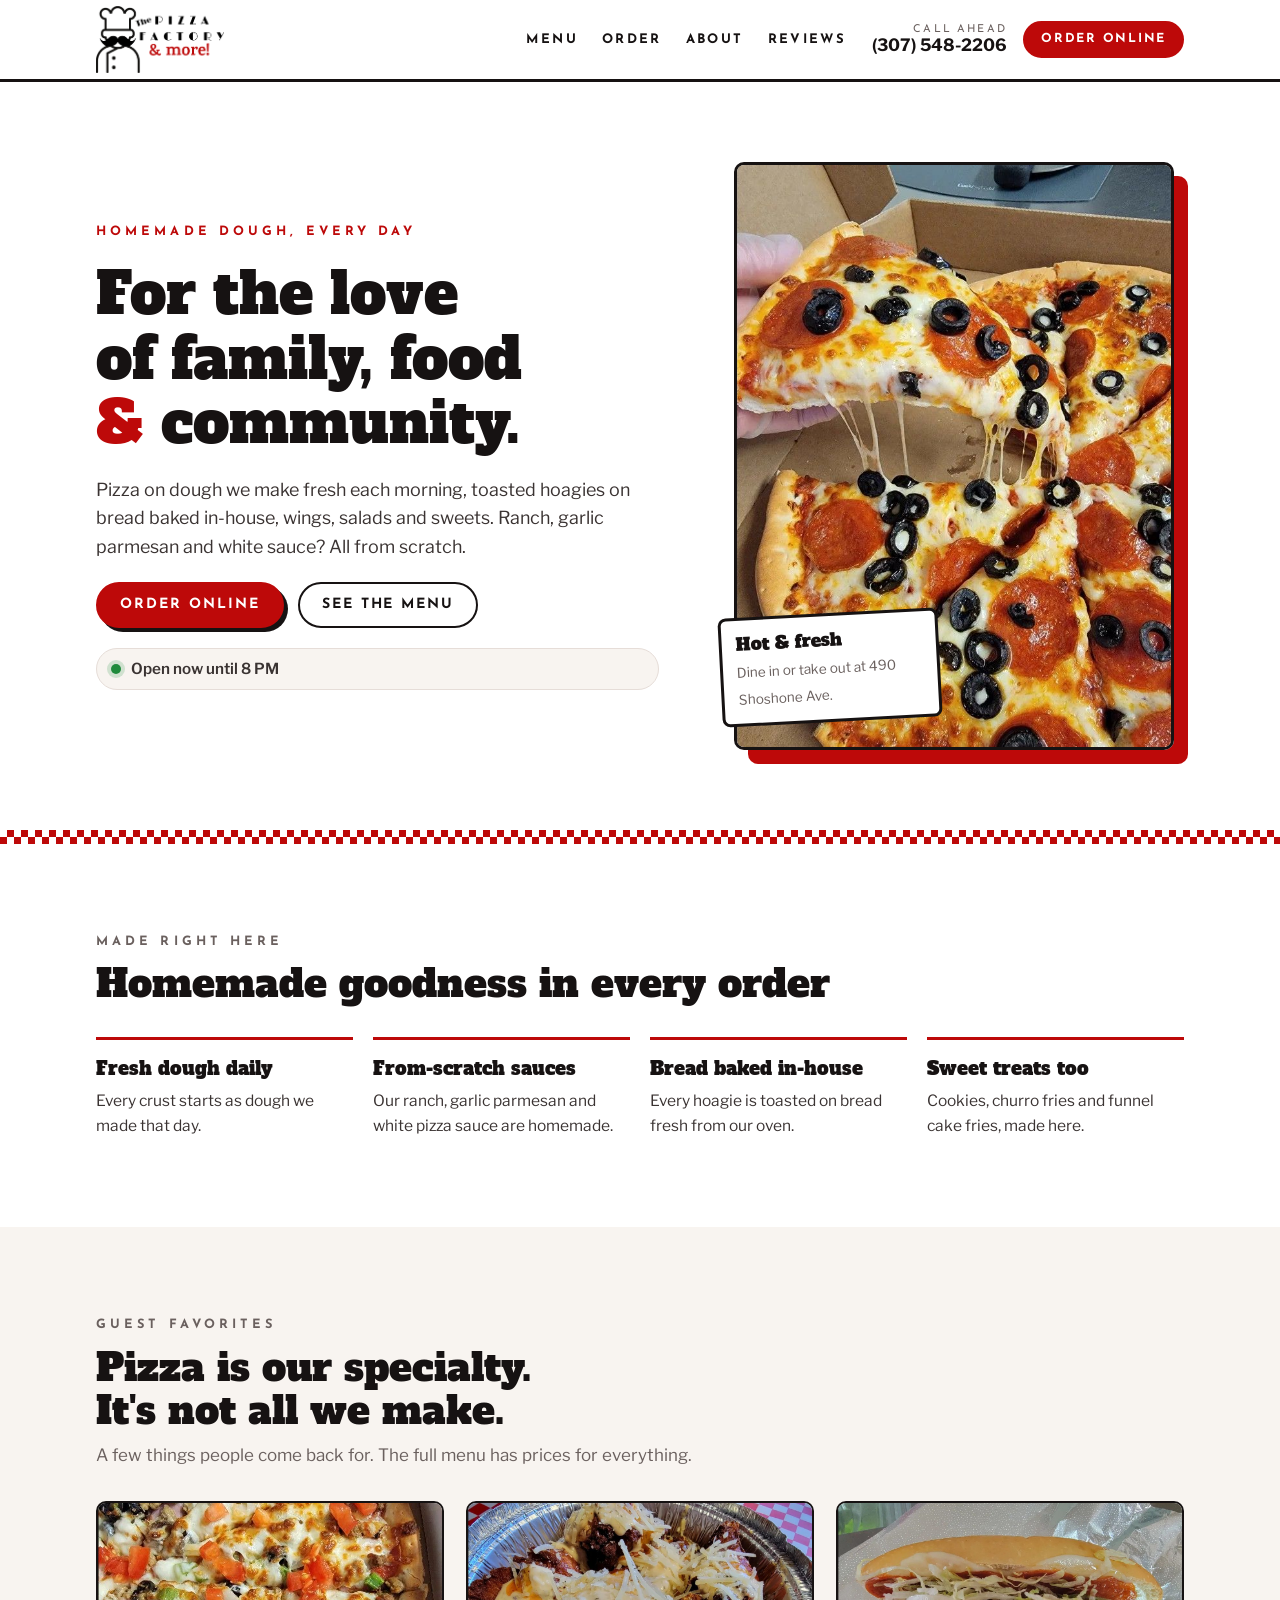
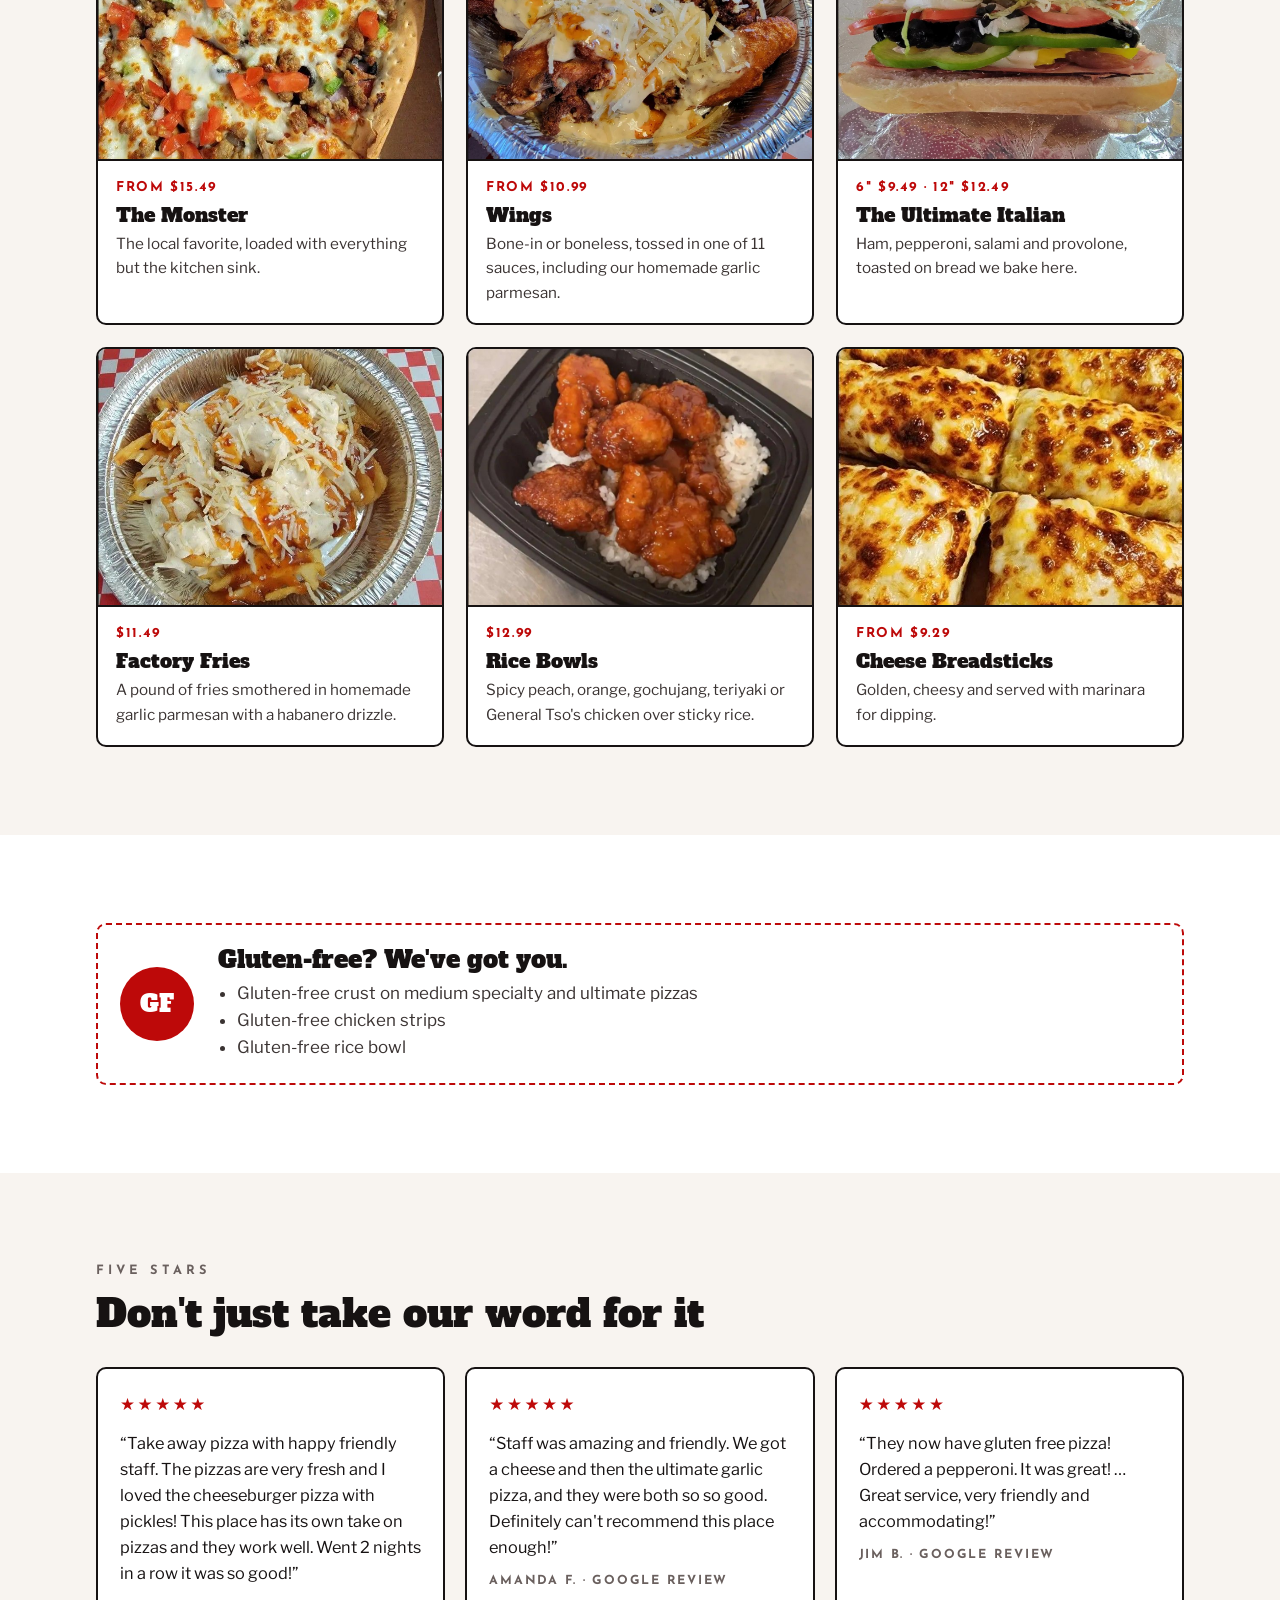
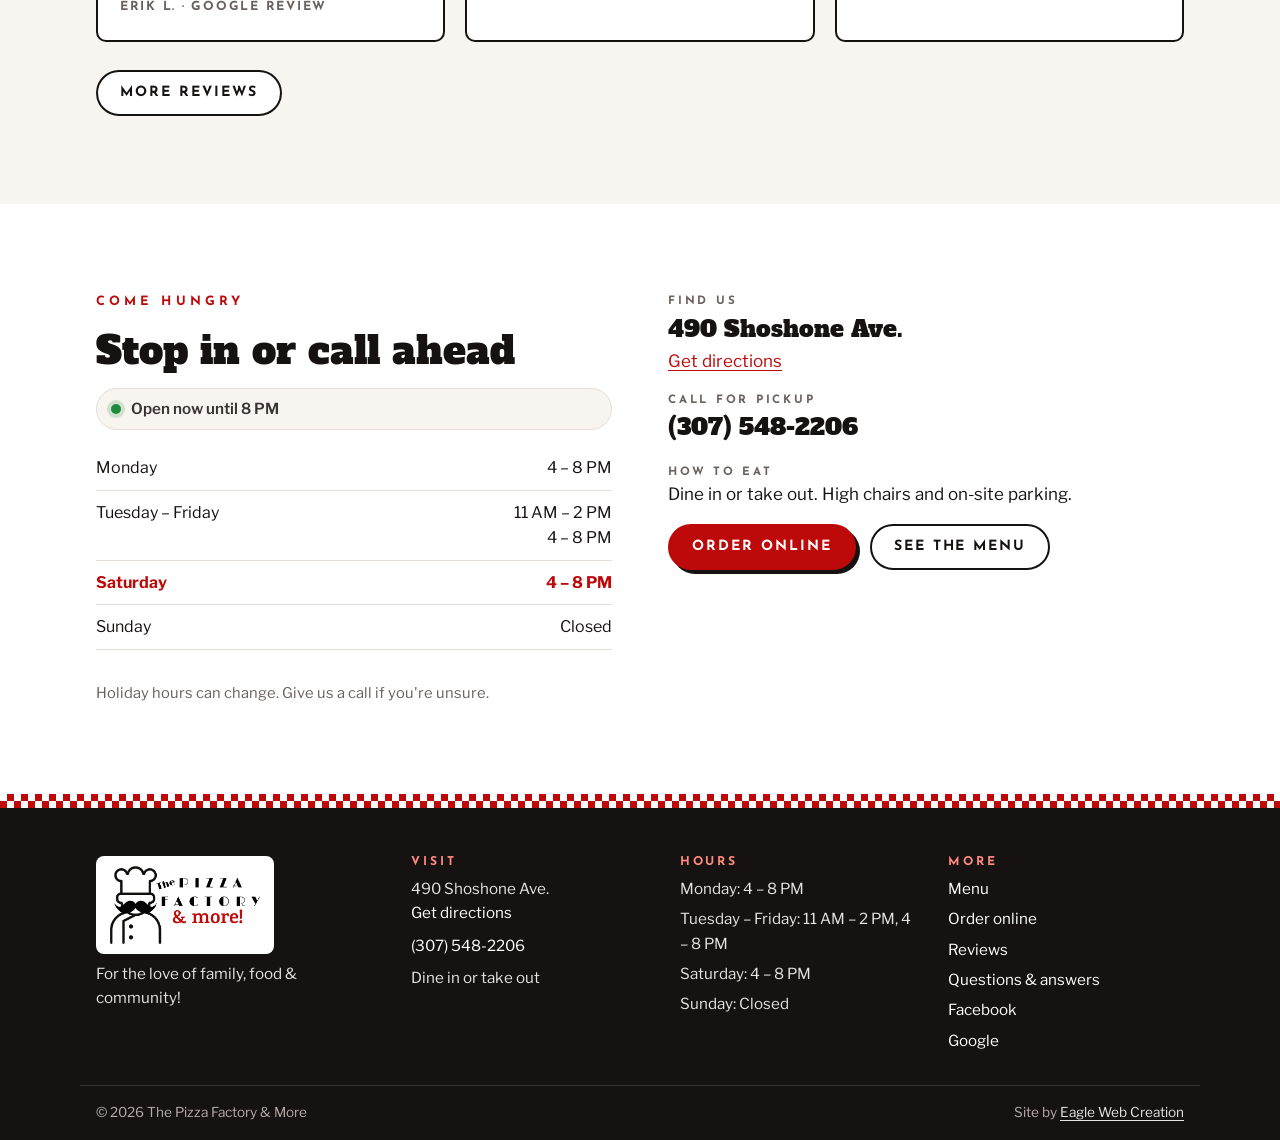
==== index.html @ 6aa6fe86 "Add The Pizza Factory & More site Six-page static site (home, menu, order, about, reviews, FAQ) with" ====
<!doctype html>
<html lang="en">
<head>
<meta charset="utf-8">
<meta name="viewport" content="width=device-width, initial-scale=1, viewport-fit=cover">
<title>The Pizza Factory &amp; More | Homemade Pizza, Hoagies &amp; Wings</title>
<meta name="description" content="Homemade pizza with dough made fresh every day, toasted hoagies on bread baked in-house, wings, salads and sweets. Dine in or take out at 490 Shoshone Ave in Lovell, Wyoming.">
<link rel="canonical" href="https://thepizzafactoryandmore.com/">
<meta name="robots" content="index, follow, max-image-preview:large">
<meta name="theme-color" content="#BD0909">
<meta name="geo.region" content="US-WY">
<meta name="geo.placename" content="Lovell, Wyoming">
<link rel="icon" href="/favicon.ico" sizes="any">
<link rel="icon" type="image/png" sizes="32x32" href="/images/favicon-32.png">
<link rel="apple-touch-icon" href="/images/apple-touch-icon.png">
<meta property="og:type" content="website">
<meta property="og:site_name" content="The Pizza Factory &amp; More">
<meta property="og:title" content="The Pizza Factory &amp; More | Homemade Pizza, Hoagies &amp; Wings">
<meta property="og:description" content="Homemade pizza with dough made fresh every day, toasted hoagies on bread baked in-house, wings, salads and sweets. Dine in or take out at 490 Shoshone Ave in Lovell, Wyoming.">
<meta property="og:url" content="https://thepizzafactoryandmore.com/">
<meta property="og:image" content="https://thepizzafactoryandmore.com/images/og-image.jpg">
<meta property="og:image:width" content="1200">
<meta property="og:image:height" content="630">
<meta property="og:locale" content="en_US">
<meta name="twitter:card" content="summary_large_image">
<link rel="preconnect" href="https://fonts.googleapis.com">
<link rel="preconnect" href="https://fonts.gstatic.com" crossorigin>
<link rel="stylesheet" href="https://fonts.googleapis.com/css2?family=Alfa+Slab+One&family=Josefin+Sans:wght@600;700&family=Libre+Franklin:wght@400;600;700&display=swap">
<link rel="stylesheet" href="/styles.css">
<script type="application/ld+json">
{
 "@context": "https://schema.org",
 "@type": "Restaurant",
 "@id": "https://thepizzafactoryandmore.com/#restaurant",
 "name": "The Pizza Factory & More",
 "alternateName": "The Pizza Factory & More!",
 "slogan": "For the love of family, food & community!",
 "description": "Family-run pizza restaurant in Lovell, Wyoming. Homemade dough every day, from-scratch ranch, garlic parmesan and white sauce, oven-toasted hoagies on bread baked in-house, wings, salads, rice bowls and sweets. Dine in or take out.",
 "url": "https://thepizzafactoryandmore.com/",
 "logo": "https://thepizzafactoryandmore.com/images/logo.png",
 "image": [
  "https://thepizzafactoryandmore.com/images/og-image.jpg",
  "https://thepizzafactoryandmore.com/images/monster.jpg",
  "https://thepizzafactoryandmore.com/images/pepperoni-olive-pizza.jpg"
 ],
 "telephone": "+1-307-548-2206",
 "priceRange": "$10–20",
 "address": {
  "@type": "PostalAddress",
  "streetAddress": "490 Shoshone Ave",
  "addressLocality": "Lovell",
  "addressRegion": "WY",
  "postalCode": "82431",
  "addressCountry": "US"
 },
 "areaServed": [
  {
   "@type": "City",
   "name": "Lovell, WY"
  },
  {
   "@type": "City",
   "name": "Cowley, WY"
  },
  {
   "@type": "City",
   "name": "Byron, WY"
  },
  {
   "@type": "City",
   "name": "Deaver, WY"
  },
  {
   "@type": "AdministrativeArea",
   "name": "Big Horn County, Wyoming"
  }
 ],
 "servesCuisine": [
  "Pizza",
  "Sandwiches",
  "Chicken Wings",
  "Salads",
  "American"
 ],
 "hasMenu": "https://thepizzafactoryandmore.com/menu",
 "acceptsReservations": false,
 "openingHoursSpecification": [
  {
   "@type": "OpeningHoursSpecification",
   "dayOfWeek": [
    "Monday",
    "Saturday"
   ],
   "opens": "16:00",
   "closes": "20:00"
  },
  {
   "@type": "OpeningHoursSpecification",
   "dayOfWeek": [
    "Tuesday",
    "Wednesday",
    "Thursday",
    "Friday"
   ],
   "opens": "11:00",
   "closes": "14:00"
  },
  {
   "@type": "OpeningHoursSpecification",
   "dayOfWeek": [
    "Tuesday",
    "Wednesday",
    "Thursday",
    "Friday"
   ],
   "opens": "16:00",
   "closes": "20:00"
  }
 ],
 "amenityFeature": [
  {
   "@type": "LocationFeatureSpecification",
   "name": "Dine-in",
   "value": true
  },
  {
   "@type": "LocationFeatureSpecification",
   "name": "Takeout",
   "value": true
  },
  {
   "@type": "LocationFeatureSpecification",
   "name": "High chairs",
   "value": true
  },
  {
   "@type": "LocationFeatureSpecification",
   "name": "On-site parking",
   "value": true
  },
  {
   "@type": "LocationFeatureSpecification",
   "name": "Gluten-free options",
   "value": true
  },
  {
   "@type": "LocationFeatureSpecification",
   "name": "Vegetarian options",
   "value": true
  }
 ],
 "sameAs": [
  "https://www.facebook.com/profile.php?id=100085848493075",
  "https://maps.google.com/?cid=877213233417625869"
 ]
}
</script>
</head>
<body>
<a class="skip" href="#main-home">Skip to content</a>
<header class="site-header">
  <div class="wrap head-row">
    <a class="brand" href="/" aria-label="The Pizza Factory &amp; More home"><img src="/images/logo.png" width="525" height="275" alt="The Pizza Factory &amp; More logo"></a>
    <nav class="nav" aria-label="Main"><a href="/menu">Menu</a><a href="/order">Order</a><a href="/about">About</a><a href="/reviews">Reviews</a></nav>
    <div class="head-call"><small>Call ahead</small><a href="tel:+13075482206">(307) 548-2206</a></div>
    <a class="btn btn-red btn-sm head-order" href="/order" data-order>Order online</a>
  </div>
</header>
<main id="main-home">
<section class="hero">
  <div class="wrap hero-grid">
    <div class="hero-copy">
      <p class="label">Homemade dough, every day</p>
      <h1>For the love of family, food <span class="r">&amp;</span> community.</h1>
      <p class="lede">Pizza on dough we make fresh each morning, toasted hoagies on bread baked in-house, wings, salads and sweets. Ranch, garlic parmesan and white sauce? All from scratch.</p>
      <div class="actions"><a class="btn btn-red" href="/order" data-order>Order online</a><a class="btn" href="/menu">See the menu</a></div>
      <p class="status" data-open-status>Tue – Fri 11 AM – 2 PM &amp; 4 – 8 PM</p>
    </div>
    <div class="hero-photo">
      <img src="/images/pepperoni-olive-pizza.jpg" alt="A slice of pepperoni and black olive pizza pulled from the pie with stretchy melted cheese" width="674" height="900" fetchpriority="high">
      <div class="tag"><b>Hot &amp; fresh</b><span>Dine in or take out at 490 Shoshone Ave.</span></div>
    </div>
  </div>
</section>
<div class="checks" aria-hidden="true"></div>
<section class="band">
  <div class="wrap">
    <div class="section-head"><p class="label">Made right here</p><h2>Homemade goodness in every order</h2></div>
    <div class="made">
      <div><b>Fresh dough daily</b><span>Every crust starts as dough we made that day.</span></div>
      <div><b>From-scratch sauces</b><span>Our ranch, garlic parmesan and white pizza sauce are homemade.</span></div>
      <div><b>Bread baked in-house</b><span>Every hoagie is toasted on bread fresh from our oven.</span></div>
      <div><b>Sweet treats too</b><span>Cookies, churro fries and funnel cake fries, made here.</span></div>
    </div>
  </div>
</section>
<section class="band band-flour">
  <div class="wrap">
    <div class="section-head"><p class="label">Guest favorites</p><h2>Pizza is our specialty. It's not all we make.</h2><p>A few things people come back for. The full menu has prices for everything.</p></div>
    <div class="cards"><a class="card" href="/menu#menu-ultimate">
<img src="/images/monster.jpg" alt="The Monster" loading="lazy" width="674" height="900">
<div class="card-body"><span class="price">From $15.49</span><h3>The Monster</h3><p>The local favorite, loaded with everything but the kitchen sink.</p></div></a><a class="card" href="/menu#menu-wings">
<img src="/images/garlic-parmesan-wings.jpg" alt="Wings" loading="lazy" width="674" height="900">
<div class="card-body"><span class="price">From $10.99</span><h3>Wings</h3><p>Bone-in or boneless, tossed in one of 11 sauces, including our homemade garlic parmesan.</p></div></a><a class="card" href="/menu#menu-hoagies">
<img src="/images/ultimate-italian-hoagie.jpg" alt="The Ultimate Italian" loading="lazy" width="674" height="900">
<div class="card-body"><span class="price">6&quot; $9.49 · 12&quot; $12.49</span><h3>The Ultimate Italian</h3><p>Ham, pepperoni, salami and provolone, toasted on bread we bake here.</p></div></a><a class="card" href="/menu#menu-extras">
<img src="/images/factory-fries.jpg" alt="Factory Fries" loading="lazy" width="674" height="900">
<div class="card-body"><span class="price">$11.49</span><h3>Factory Fries</h3><p>A pound of fries smothered in homemade garlic parmesan with a habanero drizzle.</p></div></a><a class="card" href="/menu#menu-rice">
<img src="/images/chicken-rice-bowl.jpg" alt="Rice Bowls" loading="lazy" width="674" height="900">
<div class="card-body"><span class="price">$12.99</span><h3>Rice Bowls</h3><p>Spicy peach, orange, gochujang, teriyaki or General Tso&#x27;s chicken over sticky rice.</p></div></a><a class="card" href="/menu#menu-breadsticks">
<img src="/images/cheesy-bread.jpg" alt="Cheese Breadsticks" loading="lazy" width="674" height="900">
<div class="card-body"><span class="price">From $9.29</span><h3>Cheese Breadsticks</h3><p>Golden, cheesy and served with marinara for dipping.</p></div></a></div>
  </div>
</section>
<section class="band">
  <div class="wrap">
    <div class="gf">
      <span class="badge" aria-hidden="true">GF</span>
      <div><h2 style="font-size:1.5rem">Gluten-free? We've got you.</h2>
        <ul><li>Gluten-free crust on medium specialty and ultimate pizzas</li><li>Gluten-free chicken strips</li><li>Gluten-free rice bowl</li></ul>
      </div>
    </div>
  </div>
</section>
<section class="band band-flour">
  <div class="wrap">
    <div class="section-head"><p class="label">Five stars</p><h2>Don't just take our word for it</h2></div>
    <div class="quotes"><figure class="quote"><span class="stars" aria-label="5 out of 5 stars">★★★★★</span>
<blockquote><p>“Take away pizza with happy friendly staff. The pizzas are very fresh and I loved the cheeseburger pizza with pickles! This place has its own take on pizzas and they work well. Went 2 nights in a row it was so good!”</p></blockquote><figcaption>Erik L. · Google review</figcaption></figure><figure class="quote"><span class="stars" aria-label="5 out of 5 stars">★★★★★</span>
<blockquote><p>“Staff was amazing and friendly. We got a cheese and then the ultimate garlic pizza, and they were both so so good. Definitely can&#x27;t recommend this place enough!”</p></blockquote><figcaption>Amanda F. · Google review</figcaption></figure><figure class="quote"><span class="stars" aria-label="5 out of 5 stars">★★★★★</span>
<blockquote><p>“They now have gluten free pizza! Ordered a pepperoni. It was great! … Great service, very friendly and accommodating!”</p></blockquote><figcaption>Jim B. · Google review</figcaption></figure></div>
    <div class="actions" style="margin-top:28px"><a class="btn" href="/reviews">More reviews</a></div>
  </div>
</section>
<section class="band">
  <div class="wrap visit">
    <div>
      <p class="label">Come hungry</p>
      <h2>Stop in or call ahead</h2>
      <p class="status" data-open-status>Tue – Fri 11 AM – 2 PM &amp; 4 – 8 PM</p>
      <table class="hours"><tbody><tr data-days="1"><td>Monday</td><td>4 – 8 PM</td></tr><tr data-days="2,3,4,5"><td>Tuesday – Friday</td><td>11 AM – 2 PM<br>4 – 8 PM</td></tr><tr data-days="6"><td>Saturday</td><td>4 – 8 PM</td></tr><tr data-days="0"><td>Sunday</td><td>Closed</td></tr></tbody></table>
      <p class="note">Holiday hours can change. Give us a call if you're unsure.</p>
    </div>
    <div class="facts">
      <div class="fact"><small>Find us</small><span class="big">490 Shoshone Ave.</span><br><a href="https://www.google.com/maps/dir/?api=1&destination=490+Shoshone+Ave,+Lovell,+WY+82431" target="_blank" rel="noopener">Get directions</a></div>
      <div class="fact"><small>Call for pickup</small><a class="big" href="tel:+13075482206">(307) 548-2206</a></div>
      <div class="fact"><small>How to eat</small><span>Dine in or take out. High chairs and on-site parking.</span></div>
      <div class="actions"><a class="btn btn-red" href="/order" data-order>Order online</a><a class="btn" href="/menu">See the menu</a></div>
    </div>
  </div>
</section>
</main>
<footer class="site-footer">
  <div class="checks" aria-hidden="true"></div>
  <div class="wrap foot-grid">
    <div>
      <div class="foot-logo"><img src="/images/logo.png" width="525" height="275" alt="The Pizza Factory &amp; More" loading="lazy"></div>
      <p>For the love of family, food &amp; community!</p>
    </div>
    <div>
      <h3>Visit</h3>
      <p>490 Shoshone Ave.<br><a href="https://www.google.com/maps/dir/?api=1&destination=490+Shoshone+Ave,+Lovell,+WY+82431" target="_blank" rel="noopener">Get directions</a></p>
      <p><a href="tel:+13075482206">(307) 548-2206</a></p>
      <p>Dine in or take out</p>
    </div>
    <div>
      <h3>Hours</h3>
      <ul><li>Monday: 4 – 8 PM</li><li>Tuesday – Friday: 11 AM – 2 PM, 4 – 8 PM</li><li>Saturday: 4 – 8 PM</li><li>Sunday: Closed</li></ul>
    </div>
    <div>
      <h3>More</h3>
      <ul>
        <li><a href="/menu">Menu</a></li>
        <li><a href="/order">Order online</a></li>
        <li><a href="/reviews">Reviews</a></li>
        <li><a href="/faq">Questions &amp; answers</a></li>
        <li><a href="https://www.facebook.com/profile.php?id=100085848493075" target="_blank" rel="noopener">Facebook</a></li>
        <li><a href="https://maps.google.com/?cid=877213233417625869" target="_blank" rel="noopener">Google</a></li>
      </ul>
    </div>
  </div>
  <div class="wrap foot-base">
    <span>&copy; <span data-year>2026</span> The Pizza Factory &amp; More</span>
    <span>Site by <a href="https://eaglewebcreation.com" target="_blank" rel="noopener">Eagle Web Creation</a></span>
  </div>
</footer>
<script src="/site.js" defer></script>
</body>
</html>
---- styles.css ----
/* The Pizza Factory & More: one light look, white / black / red, every color set explicitly */
:root {
  --red: #BD0909;
  --red-deep: #8E0707;
  --red-wash: #FBEDEC;
  --ink: #161212;
  --ink-soft: #3A3332;
  --muted: #6A605E;
  --paper: #FFFFFF;
  --flour: #F8F4F0;
  --line: #E6DDD8;
  --display: "Alfa Slab One", "Rockwell", "Roboto Slab", Georgia, serif;
  --label: "Josefin Sans", "Futura", "Century Gothic", system-ui, sans-serif;
  --body: "Libre Franklin", "Helvetica Neue", Arial, system-ui, sans-serif;
  --wrap: 1120px;
  --radius: 10px;
  --header-h: 72px;
  color-scheme: light;
}
* { box-sizing: border-box; }
html { scroll-behavior: smooth; -webkit-text-size-adjust: 100%; }
body {
  margin: 0;
  background: var(--paper);
  color: var(--ink);
  font-family: var(--body);
  font-size: 17px;
  line-height: 1.6;
}
img { max-width: 100%; height: auto; display: block; }
[hidden] { display: none !important; }
.call-inline { font-weight: 600; color: var(--ink-soft); }
.call-inline b { color: var(--ink); white-space: nowrap; }
a { color: var(--red); text-underline-offset: 3px; }
a:hover { color: var(--red-deep); }
h1, h2, h3 { font-family: var(--display); font-weight: 400; line-height: 1.12; margin: 0; text-wrap: balance; color: var(--ink); }
h1 { font-size: clamp(2.1rem, 5.4vw, 3.6rem); }
h2 { font-size: clamp(1.6rem, 3.6vw, 2.4rem); }
h3 { font-size: 1.25rem; }
p { margin: 0; }
.wrap {
  max-width: var(--wrap);
  margin: 0 auto;
  padding-left: max(16px, env(safe-area-inset-left, 0px));
  padding-right: max(16px, env(safe-area-inset-right, 0px));
}
.label {
  font-family: var(--label);
  font-weight: 700;
  font-size: .8rem;
  letter-spacing: .32em;
  text-transform: uppercase;
  color: var(--red);
}
.skip { position: absolute; left: -9999px; }
.skip:focus { left: 16px; top: 16px; z-index: 100; background: var(--paper); color: var(--ink); padding: 8px 12px; }

/* Checkered band: the red-and-white tablecloth */
.checks {
  height: 14px;
  background:
    conic-gradient(var(--red) 25%, var(--paper) 0 50%, var(--red) 0 75%, var(--paper) 0) 0 0 / 14px 14px;
}

/* Header */
body::before {
  content: ""; position: fixed; inset: 0 0 auto; height: env(safe-area-inset-top, 0px);
  z-index: 60; background: var(--paper);
}
.site-header {
  position: sticky; top: env(safe-area-inset-top, 0px); z-index: 50;
  background: var(--paper);
  border-bottom: 3px solid var(--ink);
}
.head-row { display: flex; align-items: center; gap: 16px; min-height: var(--header-h); padding-block: 6px; }
.brand { flex: none; display: block; }
.brand img { width: 128px; height: auto; }
.nav { display: flex; gap: 4px; margin-left: auto; }
.nav a {
  font-family: var(--label); font-weight: 700; font-size: .82rem; letter-spacing: .18em; text-transform: uppercase;
  color: var(--ink); text-decoration: none; padding: 10px 10px; border-radius: 6px;
}
.nav a:hover { color: var(--red); }
.nav a[aria-current="page"] { color: var(--red); box-shadow: inset 0 -3px 0 var(--red); border-radius: 0; }
.head-call { display: flex; flex-direction: column; align-items: flex-end; line-height: 1.15; }
.head-call small { font-family: var(--label); font-size: .68rem; letter-spacing: .2em; text-transform: uppercase; color: var(--muted); }
.head-call a { font-weight: 700; color: var(--ink); text-decoration: none; white-space: nowrap; }

/* Buttons */
.btn {
  display: inline-flex; align-items: center; justify-content: center; gap: 8px;
  font-family: var(--label); font-weight: 700; letter-spacing: .14em; text-transform: uppercase; font-size: .88rem;
  padding: 14px 22px; border-radius: 999px; text-decoration: none; border: 2px solid var(--ink);
  background: var(--paper); color: var(--ink); cursor: pointer; line-height: 1;
}
.btn:hover { background: var(--ink); color: var(--paper); }
.btn-red { background: var(--red); border-color: var(--red); color: var(--paper); box-shadow: 4px 4px 0 var(--ink); }
.btn-red:hover { background: var(--red-deep); border-color: var(--red-deep); color: var(--paper); }
.btn-sm { padding: 10px 16px; font-size: .78rem; box-shadow: none; }
.btn[aria-disabled="true"] { background: var(--flour); border-color: var(--line); color: var(--muted); box-shadow: none; cursor: default; }

@media (max-width: 860px) {
  :root { --header-h: 60px; }
  .head-row { flex-wrap: wrap; row-gap: 0; }
  .brand img { width: 96px; }
  .head-call { margin-left: auto; }
  .nav {
    order: 3; width: 100%; margin: 0; overflow-x: auto; scrollbar-width: none;
    border-top: 1px solid var(--line); padding-block: 2px;
  }
  .nav::-webkit-scrollbar { display: none; }
  .nav a { white-space: nowrap; padding: 10px 8px; font-size: .74rem; }
  .head-order { display: none; }
}

/* Open-now chip */
.status {
  display: inline-flex; align-items: center; gap: 10px; font-weight: 600; font-size: .95rem;
  padding: 8px 14px; border-radius: 999px; background: var(--flour); color: var(--ink-soft); border: 1px solid var(--line);
}
.status::before { content: ""; width: 10px; height: 10px; border-radius: 50%; background: var(--muted); flex: none; }
.status[data-state="open"]::before { background: #1F8A3B; box-shadow: 0 0 0 4px rgba(31,138,59,.18); }
.status[data-state="closed"]::before { background: var(--red); }

/* Hero */
.hero { padding-block: clamp(36px, 7vw, 80px); }
.hero-grid { display: grid; grid-template-columns: 1.1fr .9fr; gap: clamp(28px, 5vw, 64px); align-items: center; }
.hero-copy { display: grid; gap: 20px; min-width: 0; }
.hero-copy h1 .r { color: var(--red); }
.hero-copy p.lede { font-size: 1.12rem; color: var(--ink-soft); max-width: 34em; }
.actions { display: flex; flex-wrap: wrap; gap: 14px; }
.hero-photo { position: relative; max-width: 440px; justify-self: center; width: 100%; }
.hero-photo img { border-radius: var(--radius); border: 3px solid var(--ink); box-shadow: 14px 14px 0 var(--red); aspect-ratio: 674 / 900; object-fit: cover; width: 100%; }
.hero-photo .tag {
  position: absolute; left: -14px; bottom: 28px; background: var(--paper); border: 3px solid var(--ink);
  padding: 10px 14px; border-radius: 8px; transform: rotate(-3deg); max-width: 220px;
}
.hero-photo .tag b { font-family: var(--display); font-weight: 400; display: block; font-size: 1.1rem; }
.hero-photo .tag span { font-size: .85rem; color: var(--muted); }
@media (max-width: 760px) {
  .hero-grid { grid-template-columns: 1fr; }
  .hero-photo { max-width: 340px; margin-right: 14px; }
  .hero-photo .tag { left: -6px; }
}

/* Sections */
.band { padding-block: clamp(48px, 8vw, 88px); }
.band-flour { background: var(--flour); }
.band-ink { background: var(--ink); color: var(--paper); }
.band-ink h2, .band-ink h3 { color: var(--paper); }
.section-head { display: grid; gap: 10px; margin-bottom: 32px; max-width: 46em; }
.section-head p { color: var(--muted); }
.band-ink .section-head p { color: #D9D0CC; }

/* Made-here row */
.made { display: grid; grid-template-columns: repeat(4, minmax(0, 1fr)); gap: 20px; }
.made div { border-top: 3px solid var(--red); padding-top: 14px; display: grid; gap: 6px; }
.made b { font-family: var(--display); font-weight: 400; font-size: 1.15rem; }
.made span { color: var(--ink-soft); font-size: .97rem; }
@media (max-width: 860px) { .made { grid-template-columns: repeat(2, minmax(0, 1fr)); } }
@media (max-width: 480px) { .made { grid-template-columns: 1fr; } }

/* Favorites */
.cards { display: grid; grid-template-columns: repeat(3, minmax(0, 1fr)); gap: 22px; }
.card { background: var(--paper); border: 2px solid var(--ink); border-radius: var(--radius); overflow: hidden; display: flex; flex-direction: column; text-decoration: none; color: var(--ink); }
.card:hover { box-shadow: 6px 6px 0 var(--red); color: var(--ink); }
.card img { aspect-ratio: 4 / 3; object-fit: cover; width: 100%; border-bottom: 2px solid var(--ink); }
.card-body { padding: 16px 18px 18px; display: grid; gap: 6px; }
.card-body h3 { font-size: 1.2rem; }
.card-body p { color: var(--ink-soft); font-size: .95rem; }
.card-body .price { font-family: var(--label); font-weight: 700; letter-spacing: .12em; color: var(--red); font-size: .85rem; text-transform: uppercase; }
@media (max-width: 860px) { .cards { grid-template-columns: repeat(2, minmax(0, 1fr)); } }
@media (max-width: 520px) { .cards { grid-template-columns: 1fr; } }

/* Size ladder */
.sizes { display: grid; grid-template-columns: repeat(4, minmax(0, 1fr)); gap: 16px; align-items: end; }
.size { text-align: center; display: grid; gap: 8px; justify-items: center; }
.size .pie {
  border-radius: 50%; border: 3px solid var(--paper); aspect-ratio: 1; max-width: 100%;
  background: radial-gradient(circle, #F2C14E 0 58%, #D98B2B 59% 70%, #C9772A 71%);
}
.size .pie.cut {
  background:
    repeating-conic-gradient(from 0deg, transparent 0 calc(var(--slice) - 1.5deg), var(--ink) calc(var(--slice) - 1.5deg) var(--slice)),
    radial-gradient(circle, #F2C14E 0 58%, #D98B2B 59% 70%, #C9772A 71%);
}
.size b { font-family: var(--display); font-weight: 400; font-size: 1.15rem; }
.size .p { font-family: var(--label); font-weight: 700; letter-spacing: .1em; color: #FF8A80; }
.size span { color: #D9D0CC; font-size: .9rem; }
@media (max-width: 640px) { .sizes { grid-template-columns: repeat(2, minmax(0, 1fr)); row-gap: 28px; } }

/* Gluten-free callout */
.gf { display: grid; grid-template-columns: auto 1fr; gap: 18px 24px; align-items: center; border: 2px dashed var(--red); border-radius: var(--radius); padding: 22px; background: var(--paper); }
.gf .badge { font-family: var(--display); font-weight: 400; font-size: 1.5rem; color: var(--paper); background: var(--red); border-radius: 50%; width: 74px; height: 74px; display: grid; place-items: center; }
.gf ul { margin: 6px 0 0; padding-left: 1.1em; color: var(--ink-soft); }
@media (max-width: 520px) { .gf { grid-template-columns: 1fr; } }

/* Reviews */
.quotes { display: grid; grid-template-columns: repeat(3, minmax(0, 1fr)); gap: 20px; }
.quote { background: var(--paper); border: 2px solid var(--ink); border-radius: var(--radius); padding: 22px; display: grid; gap: 12px; align-content: start; margin: 0; }
.quote .stars { color: var(--red); letter-spacing: .15em; font-size: 1.05rem; }
.quote blockquote { margin: 0; font-size: 1.02rem; }
.quote figcaption { font-family: var(--label); font-weight: 700; letter-spacing: .14em; text-transform: uppercase; font-size: .78rem; color: var(--muted); }
@media (max-width: 860px) { .quotes { grid-template-columns: repeat(2, minmax(0, 1fr)); } }
@media (max-width: 560px) { .quotes { grid-template-columns: 1fr; } }

/* Visit */
.visit { display: grid; grid-template-columns: 1fr 1fr; gap: clamp(28px, 5vw, 56px); }
.visit > div { min-width: 0; display: grid; gap: 16px; align-content: start; }
.hours { width: 100%; border-collapse: collapse; font-size: 1rem; }
.hours td { padding: 9px 0; border-bottom: 1px solid var(--line); vertical-align: top; }
.hours td:last-child { text-align: right; }
.hours tr.today td { font-weight: 700; color: var(--red); }
.facts { display: grid; gap: 12px; }
.fact small { display: block; font-family: var(--label); font-weight: 700; font-size: .72rem; letter-spacing: .24em; text-transform: uppercase; color: var(--muted); }
.fact .big { font-family: var(--display); font-weight: 400; font-size: 1.45rem; color: var(--ink); }
.fact a.big { text-decoration: none; }
@media (max-width: 760px) { .visit { grid-template-columns: 1fr; } }

/* Page heading band */
.page-head { padding-block: clamp(32px, 6vw, 60px) clamp(20px, 4vw, 36px); display: grid; gap: 12px; }
.page-head p { color: var(--ink-soft); max-width: 40em; font-size: 1.08rem; }

/* Menu */
.chips {
  position: sticky; top: calc(env(safe-area-inset-top, 0px) + var(--header-h) + 3px); z-index: 40;
  background: var(--paper); border-bottom: 1px solid var(--line);
}
.chips .wrap { display: flex; gap: 8px; overflow-x: auto; padding-block: 10px; scrollbar-width: none; }
.chips .wrap::-webkit-scrollbar { display: none; }
.chips a {
  flex: none; font-family: var(--label); font-weight: 700; font-size: .76rem; letter-spacing: .14em; text-transform: uppercase;
  color: var(--ink); text-decoration: none; border: 2px solid var(--ink); border-radius: 999px; padding: 7px 13px;
}
.chips a:hover { background: var(--ink); color: var(--paper); }
@media (max-width: 860px) { .chips { top: calc(env(safe-area-inset-top, 0px) + 109px); } }

.menu-sec { padding-block: 44px 8px; scroll-margin-top: 170px; }
.menu-sec + .menu-sec { border-top: 3px solid var(--ink); }
.menu-sec-head { display: flex; flex-wrap: wrap; align-items: baseline; justify-content: space-between; gap: 8px 20px; margin-bottom: 18px; }
.menu-sec-head p { color: var(--muted); max-width: 36em; }
.menu-cols { display: grid; grid-template-columns: 1fr 300px; gap: 36px; align-items: start; }
.menu-cols > * { min-width: 0; }
.menu-cols figure { margin: 0; }
.menu-cols figure img { border: 2px solid var(--ink); border-radius: var(--radius); box-shadow: 8px 8px 0 var(--red); }
.menu-cols figcaption { font-size: .85rem; color: var(--muted); margin-top: 12px; }
@media (max-width: 860px) {
  .menu-cols { grid-template-columns: 1fr; }
  .menu-cols figure { max-width: 300px; }
}

.price-head {
  display: grid; grid-template-columns: 1fr repeat(var(--n), 4.6rem); gap: 8px; align-items: end;
  font-family: var(--label); font-weight: 700; font-size: .7rem; letter-spacing: .16em; text-transform: uppercase; color: var(--muted);
  padding-bottom: 8px; border-bottom: 2px solid var(--ink);
}
.price-head span:not(:first-child) { text-align: right; }
.item {
  display: grid; grid-template-columns: 1fr repeat(var(--n), 4.6rem); gap: 4px 8px; padding: 14px 0;
  border-bottom: 1px dotted #BDB1AC;
}
.item h3 { font-size: 1.08rem; grid-column: 1; }
.item p { grid-column: 1; grid-row: 2; color: var(--ink-soft); font-size: .95rem; max-width: 40em; }
.item .pr { text-align: right; font-weight: 700; font-variant-numeric: tabular-nums; grid-row: 1; }
.item .pr small { display: none; }
.gf-tag { display: inline-block; font-family: var(--label); font-weight: 700; font-size: .66rem; letter-spacing: .14em; color: var(--red); border: 1.5px solid var(--red); border-radius: 4px; padding: 2px 5px 1px; margin-left: 6px; vertical-align: 3px; }
@media (max-width: 560px) {
  .price-head { display: none; }
  .item { grid-template-columns: 1fr; }
  .item .pr { grid-row: auto; text-align: left; display: inline; }
  .item .prices { display: flex; flex-wrap: wrap; gap: 4px 14px; }
  .item .pr small { display: inline; font-family: var(--label); font-weight: 700; font-size: .66rem; letter-spacing: .12em; text-transform: uppercase; color: var(--muted); margin-right: 4px; }
}
.item .prices { display: contents; }
@media (max-width: 560px) { .item .prices { display: flex; } }

.simple { display: grid; grid-template-columns: repeat(2, minmax(0, 1fr)); gap: 0 36px; }
.simple .row { display: flex; align-items: baseline; gap: 10px; padding: 12px 0; border-bottom: 1px dotted #BDB1AC; }
.simple .row span:first-child { font-weight: 600; }
.simple .row .lead { flex: 1; }
.simple .row .pr { font-weight: 700; font-variant-numeric: tabular-nums; white-space: nowrap; }
.simple .row em { display: block; font-style: normal; font-weight: 400; color: var(--ink-soft); font-size: .92rem; }
@media (max-width: 640px) { .simple { grid-template-columns: 1fr; } }

.pick { display: flex; flex-wrap: wrap; gap: 8px; margin-top: 10px; padding: 0; list-style: none; }
.pick li { background: var(--flour); border: 1px solid var(--line); border-radius: 999px; padding: 4px 12px; font-size: .9rem; }
.note { margin-top: 16px; color: var(--muted); font-size: .92rem; }
.subhead { font-family: var(--label); font-weight: 700; letter-spacing: .22em; text-transform: uppercase; font-size: .78rem; color: var(--ink); margin-top: 26px; }
.builder { display: grid; grid-template-columns: repeat(2, minmax(0, 1fr)); gap: 8px 28px; }
@media (max-width: 640px) { .builder { grid-template-columns: 1fr; } }
.fee { margin-block: 40px 8px; padding: 18px 20px; background: var(--flour); border-left: 4px solid var(--red); color: var(--ink-soft); font-size: .95rem; }

/* Order */
.order-box { border: 3px solid var(--ink); border-radius: var(--radius); padding: clamp(22px, 4vw, 36px); display: grid; gap: 16px; box-shadow: 10px 10px 0 var(--red); background: var(--paper); }
.order-box .phone-big { font-family: var(--display); font-weight: 400; font-size: clamp(1.8rem, 5vw, 2.6rem); color: var(--ink); text-decoration: none; user-select: all; }
.steps { counter-reset: s; display: grid; grid-template-columns: repeat(3, minmax(0, 1fr)); gap: 20px; padding: 0; list-style: none; }
.steps li { counter-increment: s; display: grid; gap: 6px; padding-top: 56px; position: relative; }
.steps li::before { content: counter(s); position: absolute; top: 0; left: 0; width: 42px; height: 42px; border-radius: 50%; background: var(--red); color: var(--paper); font-family: var(--display); display: grid; place-items: center; font-size: 1.2rem; }
.steps b { font-family: var(--display); font-weight: 400; font-size: 1.15rem; }
.steps span { color: var(--ink-soft); }
@media (max-width: 760px) { .steps { grid-template-columns: 1fr; } }
.two { display: grid; grid-template-columns: 1.2fr .8fr; gap: clamp(28px, 5vw, 56px); align-items: start; }
.two > * { min-width: 0; }
@media (max-width: 820px) { .two { grid-template-columns: 1fr; } }

/* About */
.story { display: grid; gap: 18px; font-size: 1.08rem; max-width: 40em; }
.story p:first-child::first-letter { font-family: var(--display); float: left; font-size: 3.6em; line-height: .9; margin: 4px 10px 0 0; color: var(--red); }
.gallery { display: grid; grid-template-columns: repeat(4, minmax(0, 1fr)); gap: 14px; }
.gallery figure { margin: 0; }
.gallery img { width: 100%; aspect-ratio: 3 / 4; object-fit: cover; border-radius: 8px; border: 2px solid var(--ink); }
.gallery figcaption { font-size: .85rem; color: var(--muted); margin-top: 6px; }
@media (max-width: 760px) { .gallery { grid-template-columns: repeat(2, minmax(0, 1fr)); } }

/* FAQ */
.faq { display: grid; gap: 12px; max-width: 48em; }
.faq details { border: 2px solid var(--ink); border-radius: var(--radius); padding: 0 20px; background: var(--paper); }
.faq summary { cursor: pointer; font-weight: 700; padding: 16px 0; list-style: none; display: flex; justify-content: space-between; gap: 16px; }
.faq summary::-webkit-details-marker { display: none; }
.faq summary::after { content: "+"; font-family: var(--display); color: var(--red); font-size: 1.3rem; line-height: 1; }
.faq details[open] summary::after { content: "–"; }
.faq details p { padding-bottom: 18px; color: var(--ink-soft); }

/* Footer */
.site-footer { background: var(--ink); color: #E9E2DF; }
.foot-grid { display: grid; grid-template-columns: 1.2fr 1fr 1fr 1fr; gap: 32px; padding-block: 48px 32px; }
.foot-grid > div { min-width: 0; display: grid; gap: 8px; align-content: start; }
.foot-logo { background: var(--paper); border-radius: 8px; padding: 10px 14px; width: max-content; max-width: 100%; }
.foot-logo img { width: 150px; }
.site-footer h3 { font-family: var(--label); font-weight: 700; letter-spacing: .24em; text-transform: uppercase; font-size: .76rem; color: #FF8A80; }
.site-footer a { color: var(--paper); text-decoration: none; }
.site-footer a:hover { color: #FF8A80; text-decoration: underline; }
.site-footer p, .site-footer li { font-size: .95rem; }
.site-footer ul { list-style: none; margin: 0; padding: 0; display: grid; gap: 6px; }
.foot-base { border-top: 1px solid #3A3332; padding-block: 16px calc(16px + env(safe-area-inset-bottom, 0px)); display: flex; flex-wrap: wrap; justify-content: space-between; gap: 8px 20px; font-size: .85rem; color: #B7ACA8; }
.foot-base a { color: #E9E2DF; text-decoration: underline; }
@media (max-width: 860px) { .foot-grid { grid-template-columns: 1fr 1fr; } }
@media (max-width: 480px) { .foot-grid { grid-template-columns: 1fr; } }

:focus-visible { outline: 3px solid var(--red); outline-offset: 3px; }
@media (prefers-reduced-motion: reduce) { html { scroll-behavior: auto; } }
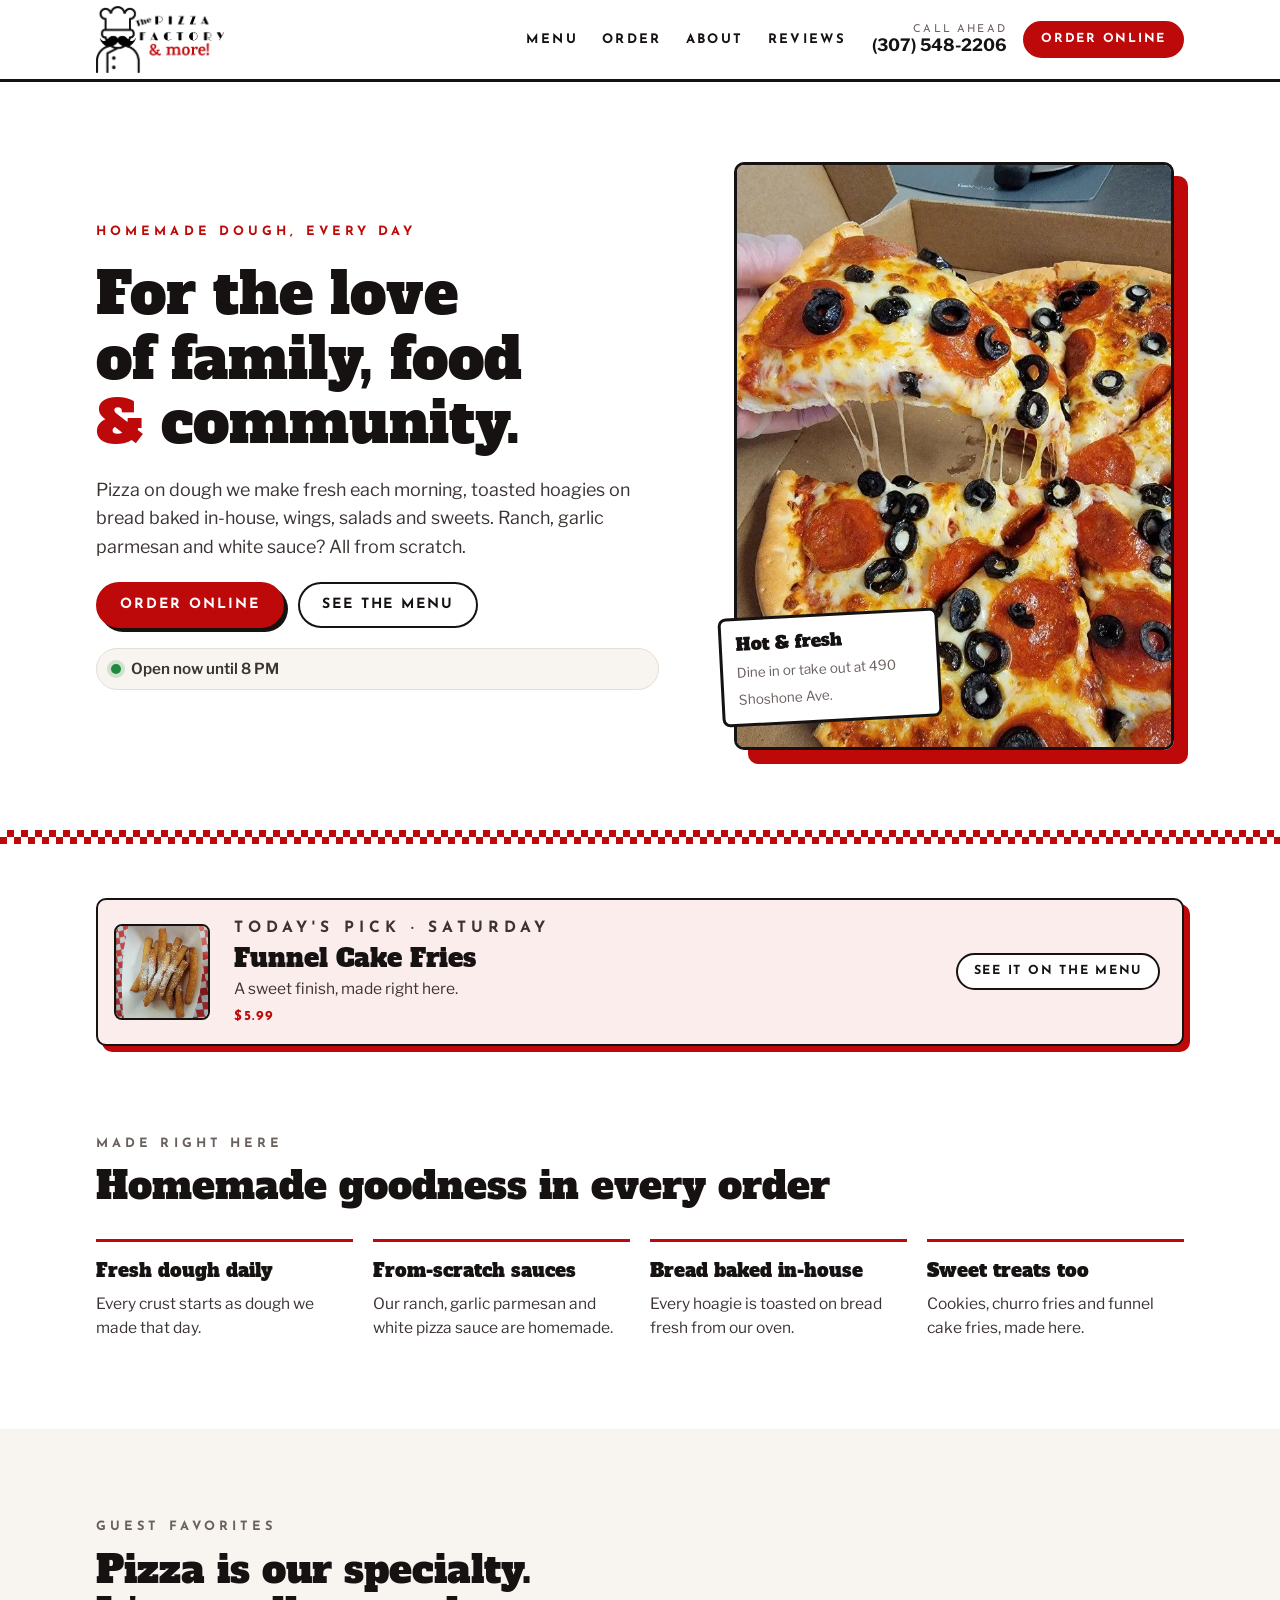
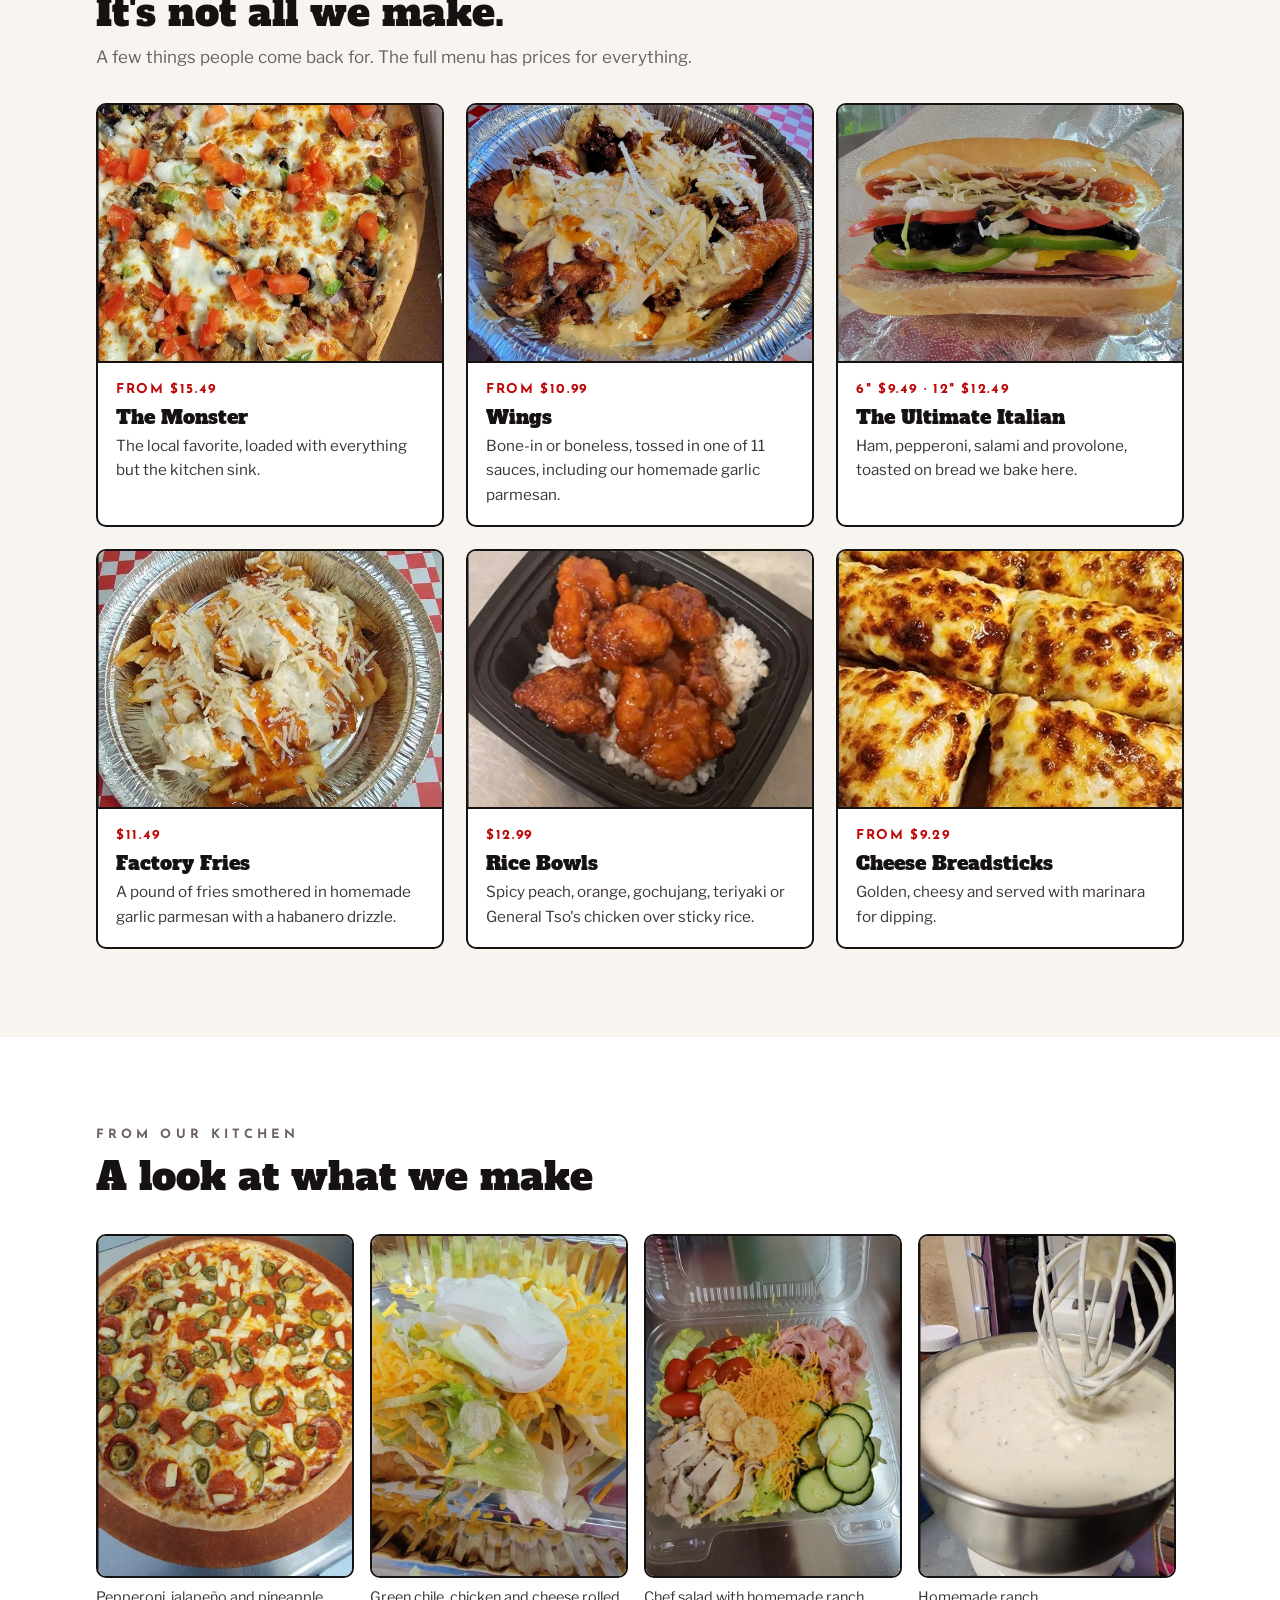
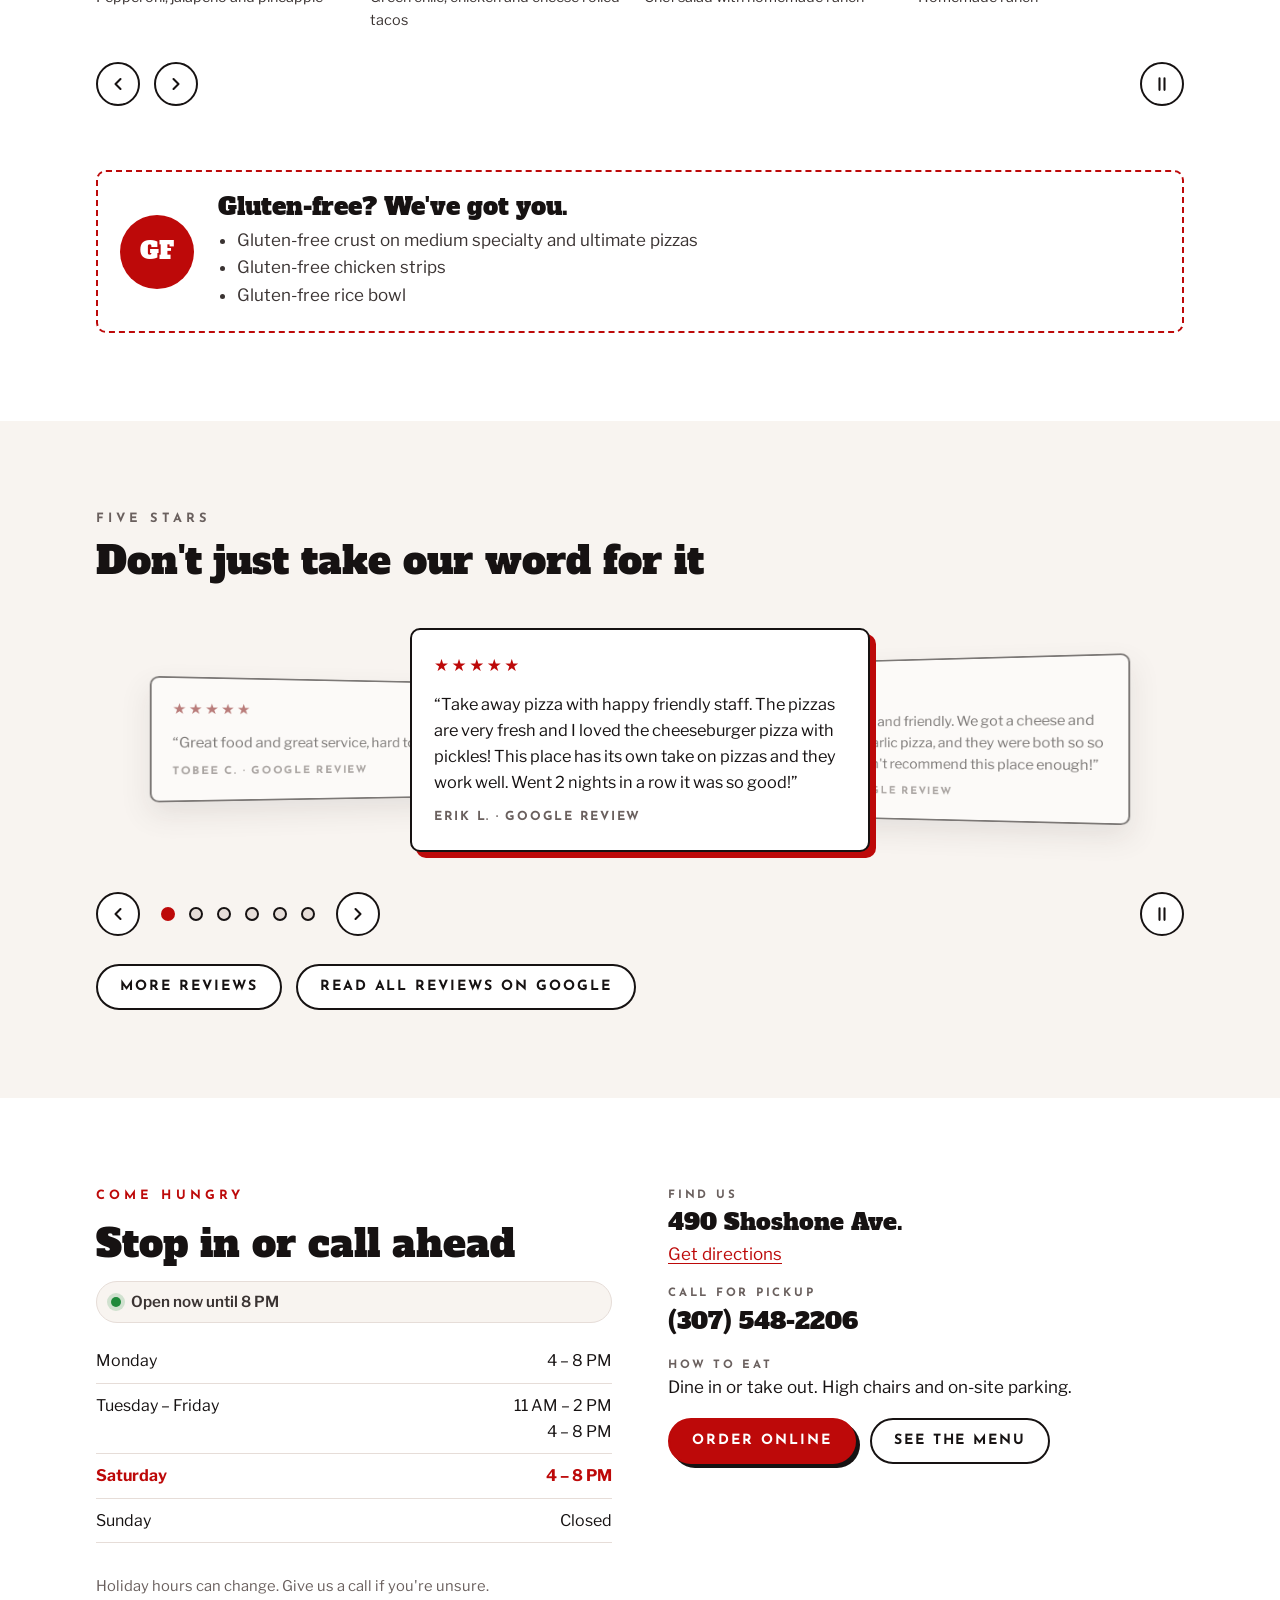
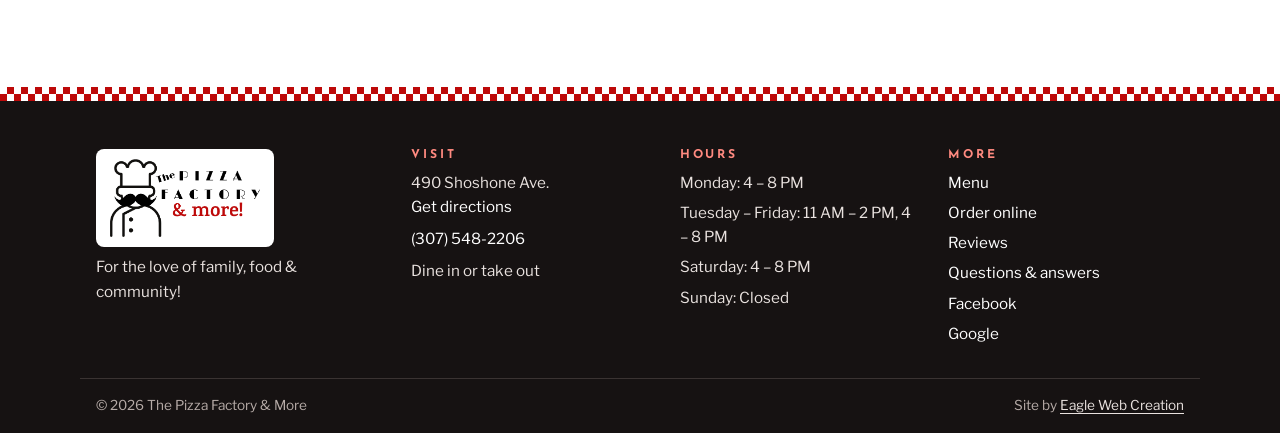
==== commit 50ae9379: "Add 5-star Google review carousel, phone call bar, today's pick and food photo slider Reviews page s" ====
--- a/index.html
+++ b/index.html
@@ -26,7 +26,7 @@
 <link rel="preconnect" href="https://fonts.googleapis.com">
 <link rel="preconnect" href="https://fonts.gstatic.com" crossorigin>
 <link rel="stylesheet" href="https://fonts.googleapis.com/css2?family=Alfa+Slab+One&family=Josefin+Sans:wght@600;700&family=Libre+Franklin:wght@400;600;700&display=swap">
-<link rel="stylesheet" href="/styles.css">
+<link rel="stylesheet" href="/styles.css?v=2">
 <script type="application/ld+json">
 {
  "@context": "https://schema.org",
@@ -183,6 +183,20 @@
   </div>
 </section>
 <div class="checks" aria-hidden="true"></div>
+<section class="band pick-band" aria-labelledby="pick-name">
+  <div class="wrap">
+    <div class="pick" data-pick>
+      <img src="/images/monster.jpg" alt="The Monster" width="674" height="900" data-pick-img>
+      <div class="pick-copy">
+        <p class="label" data-pick-label>A local favorite</p>
+        <h2 id="pick-name" data-pick-name>The Monster</h2>
+        <p data-pick-desc>The local favorite, loaded with everything but the kitchen sink.</p>
+        <span class="pick-price" data-pick-price>From $15.49</span>
+      </div>
+      <a class="btn btn-sm" href="/menu#menu-ultimate" data-pick-link>See it on the menu</a>
+    </div>
+  </div>
+</section>
 <section class="band">
   <div class="wrap">
     <div class="section-head"><p class="label">Made right here</p><h2>Homemade goodness in every order</h2></div>
@@ -214,6 +228,11 @@
 </section>
 <section class="band">
   <div class="wrap">
+    <div class="section-head"><p class="label">From our kitchen</p><h2>A look at what we make</h2></div>
+    <div class="slider" data-slider>
+      <ul class="slider-track" tabindex="0" aria-label="Food photos"><li><figure><img src="/images/pepperoni-jalapeno-pineapple.jpg" alt="Pepperoni, jalapeño and pineapple pizza" width="674" height="900" loading="lazy"><figcaption>Pepperoni, jalapeño and pineapple</figcaption></figure></li><li><figure><img src="/images/rolled-tacos.jpg" alt="Green chile, chicken and cheese rolled tacos" width="674" height="900" loading="lazy"><figcaption>Green chile, chicken and cheese rolled tacos</figcaption></figure></li><li><figure><img src="/images/chef-salad.jpg" alt="Chef salad with homemade ranch" width="674" height="900" loading="lazy"><figcaption>Chef salad with homemade ranch</figcaption></figure></li><li><figure><img src="/images/homemade-ranch.jpg" alt="Homemade ranch being whipped in the mixer" width="674" height="900" loading="lazy"><figcaption>Homemade ranch</figcaption></figure></li><li><figure><img src="/images/italian-sodas.jpg" alt="A row of colorful Italian sodas topped with whipped cream" width="674" height="900" loading="lazy"><figcaption>Italian sodas</figcaption></figure></li><li><figure><img src="/images/frosted-cookie.jpg" alt="A frosted cookie topped with candy pieces" width="674" height="900" loading="lazy"><figcaption>Frosted cookie</figcaption></figure></li><li><figure><img src="/images/funnel-cake-fries.jpg" alt="Funnel cake fries" width="674" height="900" loading="lazy"><figcaption>Funnel cake fries</figcaption></figure></li><li><figure><img src="/images/pepperoni-olive-pizza.jpg" alt="Pepperoni and black olive pizza with stretchy melted cheese" width="674" height="900" loading="lazy"><figcaption>Pepperoni and black olive</figcaption></figure></li></ul>
+    </div>
+    <div style="height:clamp(36px,6vw,64px)"></div>
     <div class="gf">
       <span class="badge" aria-hidden="true">GF</span>
       <div><h2 style="font-size:1.5rem">Gluten-free? We've got you.</h2>
@@ -225,11 +244,14 @@
 <section class="band band-flour">
   <div class="wrap">
     <div class="section-head"><p class="label">Five stars</p><h2>Don't just take our word for it</h2></div>
-    <div class="quotes"><figure class="quote"><span class="stars" aria-label="5 out of 5 stars">★★★★★</span>
+    <div class="quotes" data-carousel aria-label="Guest reviews"><figure class="quote"><span class="stars" aria-label="5 out of 5 stars">★★★★★</span>
 <blockquote><p>“Take away pizza with happy friendly staff. The pizzas are very fresh and I loved the cheeseburger pizza with pickles! This place has its own take on pizzas and they work well. Went 2 nights in a row it was so good!”</p></blockquote><figcaption>Erik L. · Google review</figcaption></figure><figure class="quote"><span class="stars" aria-label="5 out of 5 stars">★★★★★</span>
 <blockquote><p>“Staff was amazing and friendly. We got a cheese and then the ultimate garlic pizza, and they were both so so good. Definitely can&#x27;t recommend this place enough!”</p></blockquote><figcaption>Amanda F. · Google review</figcaption></figure><figure class="quote"><span class="stars" aria-label="5 out of 5 stars">★★★★★</span>
-<blockquote><p>“They now have gluten free pizza! Ordered a pepperoni. It was great! … Great service, very friendly and accommodating!”</p></blockquote><figcaption>Jim B. · Google review</figcaption></figure></div>
-    <div class="actions" style="margin-top:28px"><a class="btn" href="/reviews">More reviews</a></div>
+<blockquote><p>“They now have gluten free pizza! Ordered a pepperoni. It was great! … Great service, very friendly and accommodating!”</p></blockquote><figcaption>Jim B. · Google review</figcaption></figure><figure class="quote"><span class="stars" aria-label="5 out of 5 stars">★★★★★</span>
+<blockquote><p>“3 great pizzas, 6 slices left over!! We enjoyed overeating. … Ultimate taco pizza!! Ultimate MONSTER pizza!! The cheese bread sticks were yummy too.”</p></blockquote><figcaption>I. H. · Google review</figcaption></figure><figure class="quote"><span class="stars" aria-label="5 out of 5 stars">★★★★★</span>
+<blockquote><p>“Always delicious pizza! Can&#x27;t go wrong when choosing The Pizza Factory!”</p></blockquote><figcaption>Maricella L. · Google review</figcaption></figure><figure class="quote"><span class="stars" aria-label="5 out of 5 stars">★★★★★</span>
+<blockquote><p>“Great food and great service, hard to go wrong here.”</p></blockquote><figcaption>Tobee C. · Google review</figcaption></figure></div>
+    <div class="actions" style="margin-top:28px"><a class="btn" href="/reviews">More reviews</a><a class="btn" href="https://maps.google.com/?cid=877213233417625869" target="_blank" rel="noopener">Read all reviews on Google</a></div>
   </div>
 </section>
 <section class="band">
@@ -250,6 +272,7 @@
   </div>
 </section>
 </main>
+<div class="callbar"><a class="btn btn-red" href="tel:+13075482206"><svg viewBox="0 0 24 24" fill="none" stroke="currentColor" stroke-width="2" stroke-linecap="round" stroke-linejoin="round" aria-hidden="true"><path d="M22 16.9v3a2 2 0 0 1-2.2 2 19.8 19.8 0 0 1-8.6-3.1 19.5 19.5 0 0 1-6-6A19.8 19.8 0 0 1 2.1 4.2 2 2 0 0 1 4.1 2h3a2 2 0 0 1 2 1.7c.1.9.4 1.8.7 2.7a2 2 0 0 1-.5 2.1L8 9.8a16 16 0 0 0 6 6l1.3-1.3a2 2 0 0 1 2.1-.4c.9.3 1.8.6 2.7.7a2 2 0 0 1 1.7 2z"/></svg> Call</a><a class="btn" href="https://www.google.com/maps/dir/?api=1&amp;destination=490+Shoshone+Ave,+Lovell,+WY+82431" target="_blank" rel="noopener"><svg viewBox="0 0 24 24" fill="none" stroke="currentColor" stroke-width="2" stroke-linecap="round" stroke-linejoin="round" aria-hidden="true"><path d="M21 10c0 7-9 13-9 13S3 17 3 10a9 9 0 0 1 18 0z"/><circle cx="12" cy="10" r="3"/></svg> Directions</a></div>
 <footer class="site-footer">
   <div class="checks" aria-hidden="true"></div>
   <div class="wrap foot-grid">
@@ -284,6 +307,6 @@
     <span>Site by <a href="https://eaglewebcreation.com" target="_blank" rel="noopener">Eagle Web Creation</a></span>
   </div>
 </footer>
-<script src="/site.js" defer></script>
+<script src="/site.js?v=2" defer></script>
 </body>
 </html>
--- a/styles.css
+++ b/styles.css
@@ -339,3 +339,70 @@
 
 :focus-visible { outline: 3px solid var(--red); outline-offset: 3px; }
 @media (prefers-reduced-motion: reduce) { html { scroll-behavior: auto; } }
+
+/* Today's pick: one menu item per weekday, set by site.js */
+.pick-band { padding-block: clamp(28px, 5vw, 44px) 0; }
+.pick { display: grid; grid-template-columns: auto 1fr auto; gap: 18px 24px; align-items: center; background: var(--red-wash); border: 2px solid var(--ink); border-radius: var(--radius); padding: 16px 22px 16px 16px; box-shadow: 6px 6px 0 var(--red); }
+.pick img { width: 96px; height: 96px; object-fit: cover; border-radius: 8px; border: 2px solid var(--ink); }
+.pick-copy { display: grid; gap: 4px; min-width: 0; }
+.pick-copy h2 { font-size: clamp(1.25rem, 2.6vw, 1.6rem); }
+.pick-copy p { color: var(--ink-soft); font-size: .97rem; }
+.pick-price { font-family: var(--label); font-weight: 700; letter-spacing: .12em; color: var(--red); font-size: .85rem; text-transform: uppercase; }
+@media (max-width: 640px) {
+  .pick { grid-template-columns: auto 1fr; padding: 14px; }
+  .pick img { width: 76px; height: 76px; }
+  .pick .btn { grid-column: 1 / -1; justify-self: start; }
+}
+
+/* Food photo slider: swipeable row, arrows and gentle auto-advance added by site.js */
+.slider { position: relative; }
+.slider-track { display: grid; grid-auto-flow: column; grid-auto-columns: calc((100% - 3 * 16px) / 4); gap: 16px; overflow-x: auto; scroll-snap-type: x mandatory; scroll-behavior: smooth; scrollbar-width: none; padding: 4px 4px 12px; margin: 0; list-style: none; }
+.slider-track::-webkit-scrollbar { display: none; }
+.slider-track li { scroll-snap-align: start; margin: 0; }
+.slider-track figure { margin: 0; }
+.slider-track img { width: 100%; aspect-ratio: 3 / 4; object-fit: cover; border-radius: var(--radius); border: 2px solid var(--ink); background: var(--flour); }
+.slider-track figcaption { font-size: .9rem; color: var(--ink-soft); margin-top: 8px; }
+@media (max-width: 860px) { .slider-track { grid-auto-columns: calc((100% - 2 * 16px) / 3); } }
+@media (max-width: 560px) { .slider-track { grid-auto-columns: 72%; gap: 12px; } }
+
+/* Shared carousel controls */
+.carousel-controls { display: flex; align-items: center; gap: 14px; margin-top: 18px; }
+.carousel-btn { width: 44px; height: 44px; border-radius: 50%; border: 2px solid var(--ink); background: var(--paper); color: var(--ink); display: grid; place-items: center; cursor: pointer; padding: 0; flex: none; }
+.carousel-btn:hover { background: var(--ink); color: var(--paper); }
+.carousel-btn svg { width: 20px; height: 20px; }
+.carousel-dots { display: flex; flex-wrap: wrap; justify-content: center; }
+.carousel-dot { width: 28px; height: 28px; border: 0; background: none; padding: 0; cursor: pointer; display: grid; place-items: center; }
+.carousel-dot::before { content: ""; width: 10px; height: 10px; border-radius: 50%; background: var(--line); border: 2px solid var(--ink); }
+.carousel-dot[aria-current="true"]::before { background: var(--red); border-color: var(--red); }
+.carousel-pause { margin-left: auto; }
+
+/* Reviews coverflow: current review front and center, the previous and next set back to the sides */
+.quotes.is-carousel { display: block; }
+.carousel-viewport { position: relative; overflow: hidden; padding: 14px 0 22px; perspective: 1400px; touch-action: pan-y; }
+.carousel-track { display: grid; justify-items: center; align-items: center; transform-style: preserve-3d; }
+.carousel-track .quote { grid-area: 1 / 1; width: min(460px, 78%); transition: transform .6s ease, opacity .6s ease, filter .6s ease; transform: translateX(0) scale(.7); opacity: 0; z-index: 1; pointer-events: none; box-shadow: 0 14px 30px rgba(22,18,18,.16); }
+.carousel-track .quote.is-active { transform: translateX(0) scale(1); opacity: 1; z-index: 3; pointer-events: auto; box-shadow: 6px 6px 0 var(--red); }
+.carousel-track .quote.is-prev, .carousel-track .quote.is-next { opacity: .55; z-index: 2; pointer-events: auto; cursor: pointer; filter: saturate(.6); }
+.carousel-track .quote.is-prev { transform: translateX(-62%) scale(.82) rotateY(22deg); }
+.carousel-track .quote.is-next { transform: translateX(62%) scale(.82) rotateY(-22deg); }
+.reviews-more { margin-top: 22px; }
+
+/* Call and directions bar, phones only */
+.callbar { display: none; }
+@media (max-width: 760px) {
+  .carousel-track .quote { width: 84%; padding: 18px; }
+  .carousel-track .quote.is-prev { transform: translateX(-58%) scale(.8) rotateY(20deg); }
+  .carousel-track .quote.is-next { transform: translateX(58%) scale(.8) rotateY(-20deg); }
+  .carousel-controls { gap: 6px; flex-wrap: wrap; }
+  .carousel-btn { width: 40px; height: 40px; }
+  .carousel-dot { width: 22px; }
+
+  .callbar { display: grid; grid-template-columns: 1fr 1fr; gap: 10px; position: fixed; left: 0; right: 0; bottom: 0; z-index: 40; padding: 10px 16px calc(10px + env(safe-area-inset-bottom, 0px)); background: var(--ink); border-top: 3px solid var(--red); box-shadow: 0 -6px 18px rgba(0,0,0,.25); }
+  .callbar .btn { min-height: 48px; padding: 0 12px; box-shadow: none; }
+  .callbar .btn svg { width: 18px; height: 18px; flex: none; }
+  body { padding-bottom: calc(74px + env(safe-area-inset-bottom, 0px)); }
+}
+@media (prefers-reduced-motion: reduce) {
+  .slider-track { scroll-behavior: auto; }
+  .carousel-track .quote { transition: none; }
+}
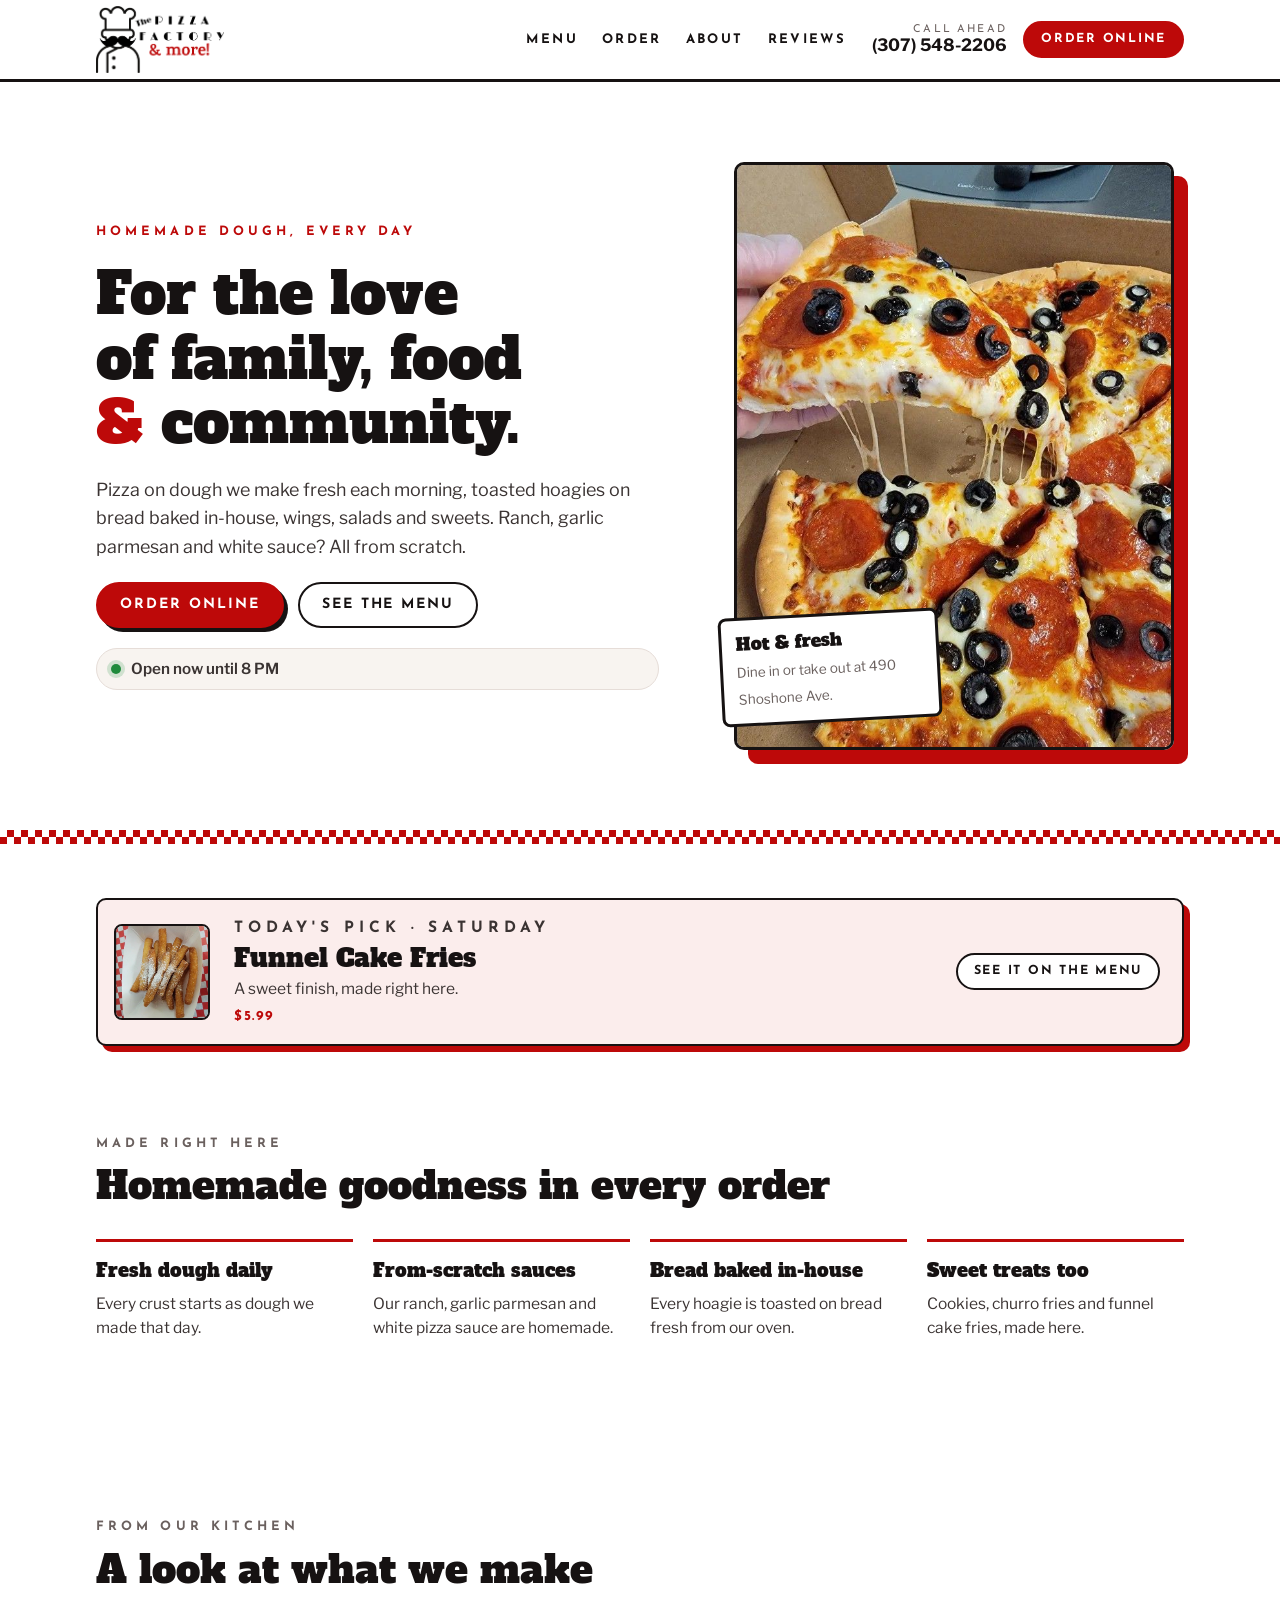
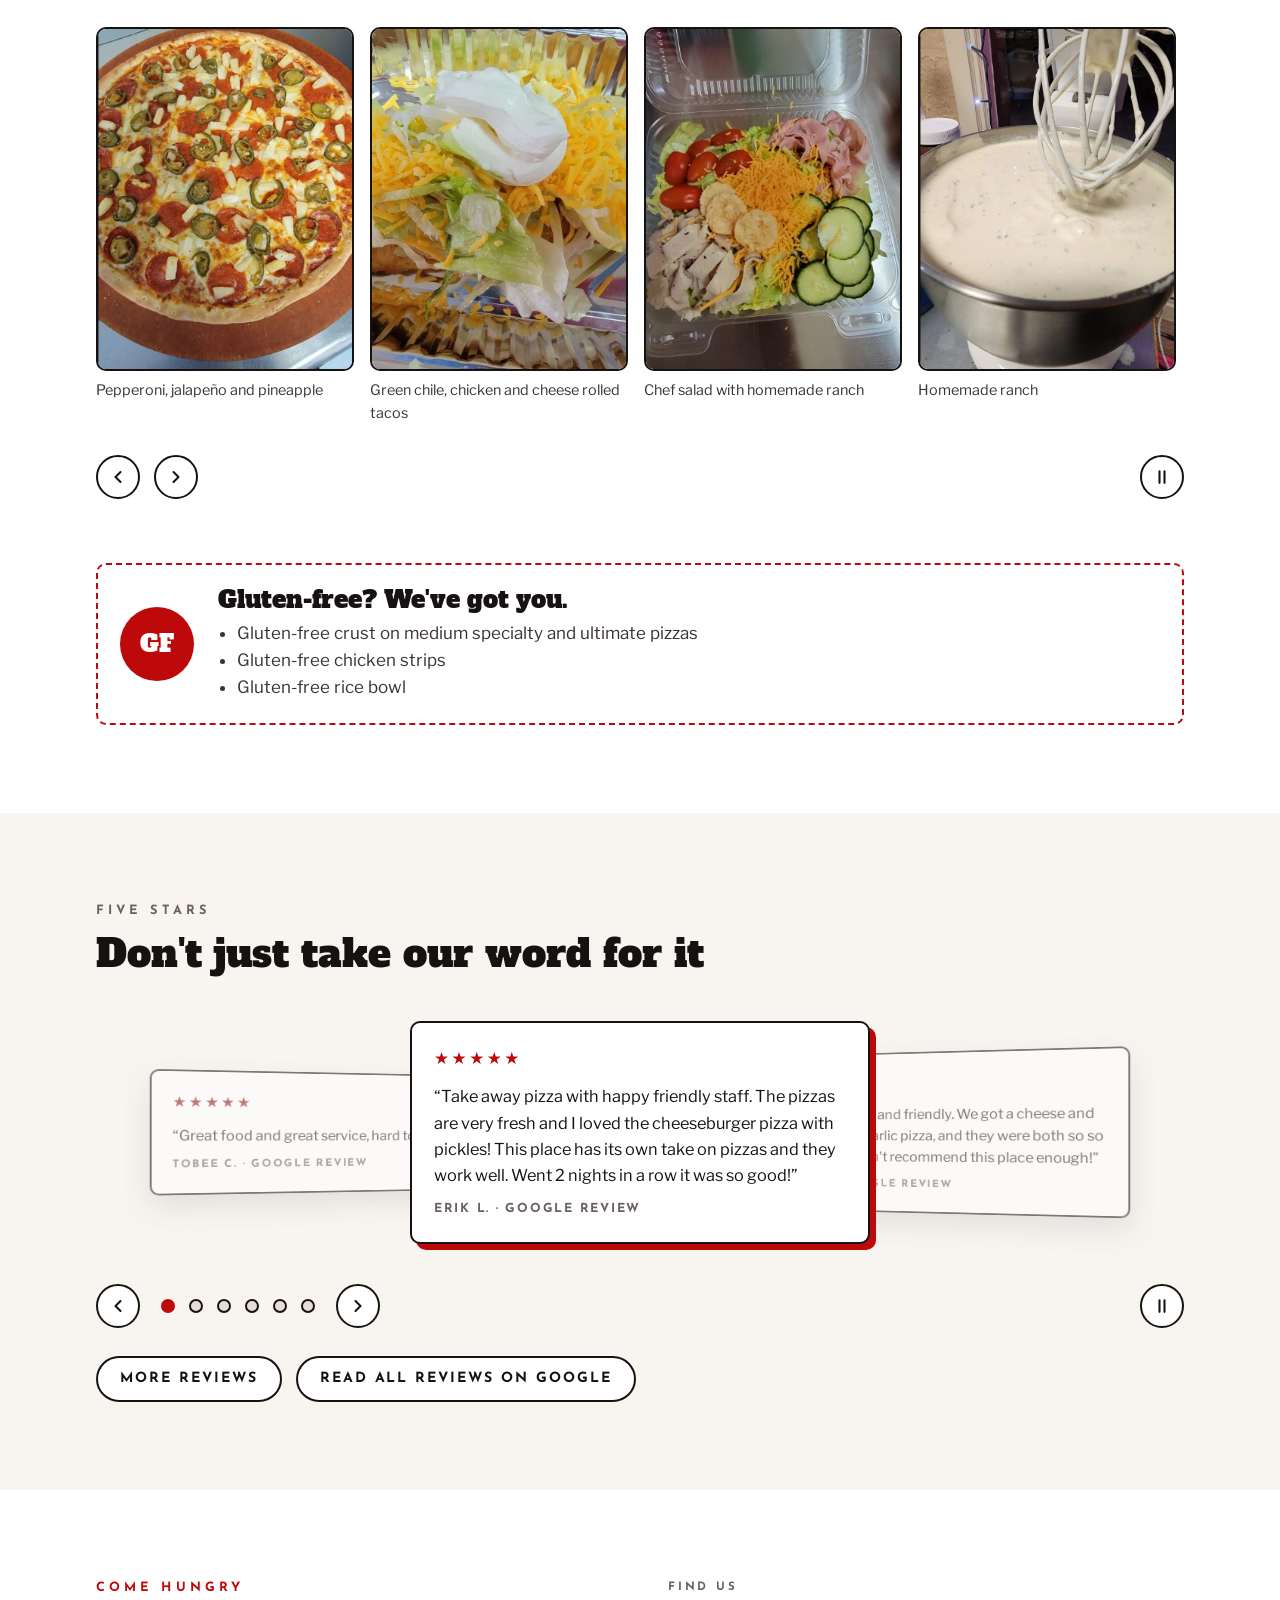
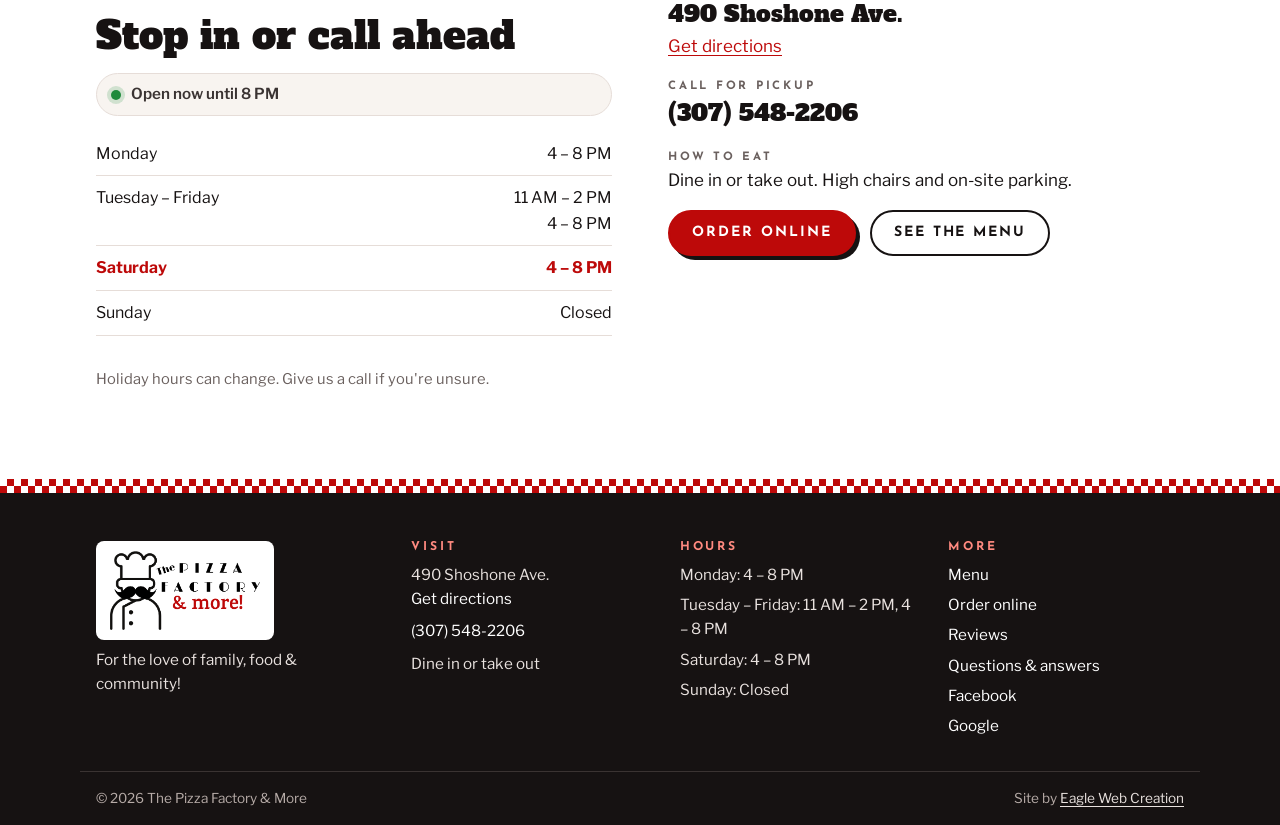
==== commit 6b9ca005: "Move Guest favorites from the home page to the top of the Menu page Co-Authored-By: Claude Opus 5.5 " ====
--- a/index.html
+++ b/index.html
@@ -208,24 +208,6 @@
     </div>
   </div>
 </section>
-<section class="band band-flour">
-  <div class="wrap">
-    <div class="section-head"><p class="label">Guest favorites</p><h2>Pizza is our specialty. It's not all we make.</h2><p>A few things people come back for. The full menu has prices for everything.</p></div>
-    <div class="cards"><a class="card" href="/menu#menu-ultimate">
-<img src="/images/monster.jpg" alt="The Monster" loading="lazy" width="674" height="900">
-<div class="card-body"><span class="price">From $15.49</span><h3>The Monster</h3><p>The local favorite, loaded with everything but the kitchen sink.</p></div></a><a class="card" href="/menu#menu-wings">
-<img src="/images/garlic-parmesan-wings.jpg" alt="Wings" loading="lazy" width="674" height="900">
-<div class="card-body"><span class="price">From $10.99</span><h3>Wings</h3><p>Bone-in or boneless, tossed in one of 11 sauces, including our homemade garlic parmesan.</p></div></a><a class="card" href="/menu#menu-hoagies">
-<img src="/images/ultimate-italian-hoagie.jpg" alt="The Ultimate Italian" loading="lazy" width="674" height="900">
-<div class="card-body"><span class="price">6&quot; $9.49 · 12&quot; $12.49</span><h3>The Ultimate Italian</h3><p>Ham, pepperoni, salami and provolone, toasted on bread we bake here.</p></div></a><a class="card" href="/menu#menu-extras">
-<img src="/images/factory-fries.jpg" alt="Factory Fries" loading="lazy" width="674" height="900">
-<div class="card-body"><span class="price">$11.49</span><h3>Factory Fries</h3><p>A pound of fries smothered in homemade garlic parmesan with a habanero drizzle.</p></div></a><a class="card" href="/menu#menu-rice">
-<img src="/images/chicken-rice-bowl.jpg" alt="Rice Bowls" loading="lazy" width="674" height="900">
-<div class="card-body"><span class="price">$12.99</span><h3>Rice Bowls</h3><p>Spicy peach, orange, gochujang, teriyaki or General Tso&#x27;s chicken over sticky rice.</p></div></a><a class="card" href="/menu#menu-breadsticks">
-<img src="/images/cheesy-bread.jpg" alt="Cheese Breadsticks" loading="lazy" width="674" height="900">
-<div class="card-body"><span class="price">From $9.29</span><h3>Cheese Breadsticks</h3><p>Golden, cheesy and served with marinara for dipping.</p></div></a></div>
-  </div>
-</section>
 <section class="band">
   <div class="wrap">
     <div class="section-head"><p class="label">From our kitchen</p><h2>A look at what we make</h2></div>
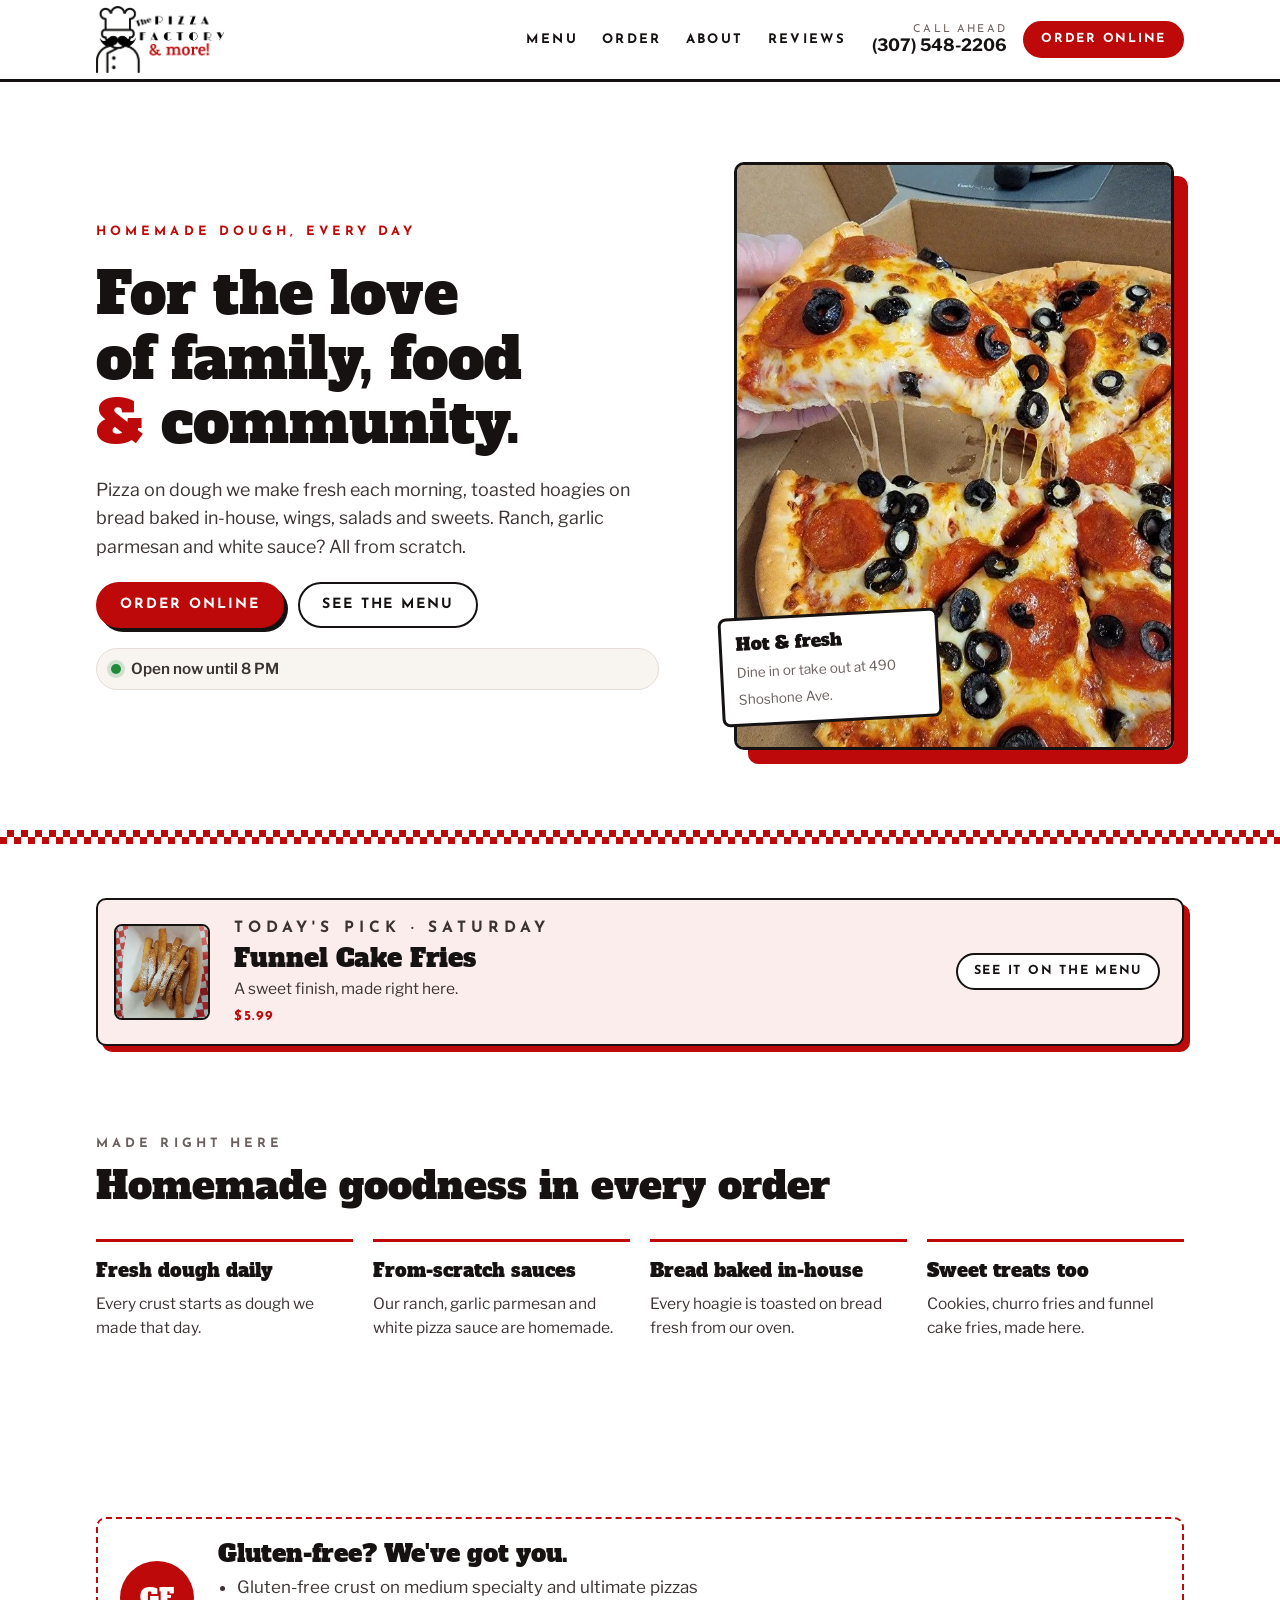
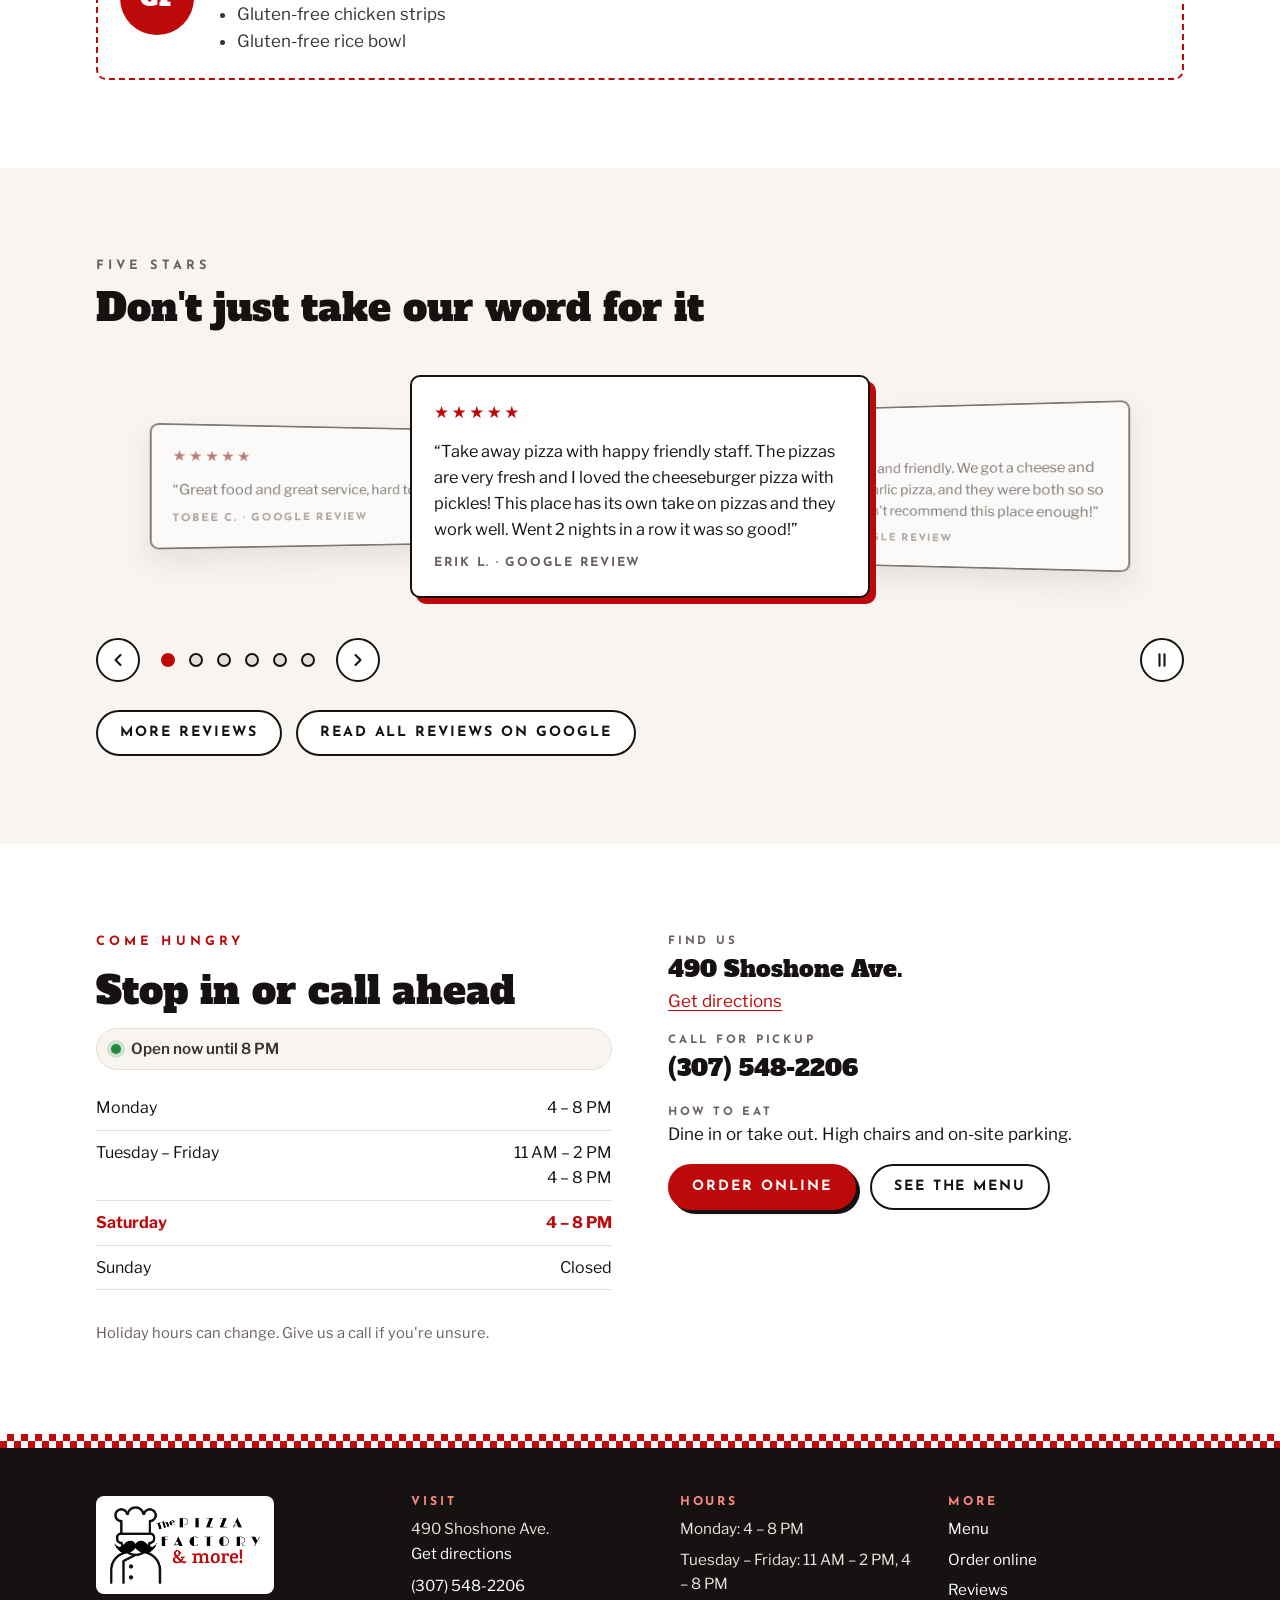
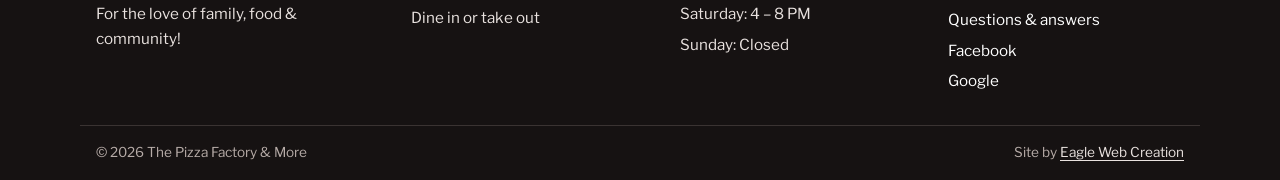
==== commit 4488a91f: "Remove the food photo slider from the home page Co-Authored-By: Claude Opus 5.5 <noreply@anthropic.c" ====
--- a/index.html
+++ b/index.html
@@ -26,7 +26,7 @@
 <link rel="preconnect" href="https://fonts.googleapis.com">
 <link rel="preconnect" href="https://fonts.gstatic.com" crossorigin>
 <link rel="stylesheet" href="https://fonts.googleapis.com/css2?family=Alfa+Slab+One&family=Josefin+Sans:wght@600;700&family=Libre+Franklin:wght@400;600;700&display=swap">
-<link rel="stylesheet" href="/styles.css?v=2">
+<link rel="stylesheet" href="/styles.css?v=3">
 <script type="application/ld+json">
 {
  "@context": "https://schema.org",
@@ -210,11 +210,6 @@
 </section>
 <section class="band">
   <div class="wrap">
-    <div class="section-head"><p class="label">From our kitchen</p><h2>A look at what we make</h2></div>
-    <div class="slider" data-slider>
-      <ul class="slider-track" tabindex="0" aria-label="Food photos"><li><figure><img src="/images/pepperoni-jalapeno-pineapple.jpg" alt="Pepperoni, jalapeño and pineapple pizza" width="674" height="900" loading="lazy"><figcaption>Pepperoni, jalapeño and pineapple</figcaption></figure></li><li><figure><img src="/images/rolled-tacos.jpg" alt="Green chile, chicken and cheese rolled tacos" width="674" height="900" loading="lazy"><figcaption>Green chile, chicken and cheese rolled tacos</figcaption></figure></li><li><figure><img src="/images/chef-salad.jpg" alt="Chef salad with homemade ranch" width="674" height="900" loading="lazy"><figcaption>Chef salad with homemade ranch</figcaption></figure></li><li><figure><img src="/images/homemade-ranch.jpg" alt="Homemade ranch being whipped in the mixer" width="674" height="900" loading="lazy"><figcaption>Homemade ranch</figcaption></figure></li><li><figure><img src="/images/italian-sodas.jpg" alt="A row of colorful Italian sodas topped with whipped cream" width="674" height="900" loading="lazy"><figcaption>Italian sodas</figcaption></figure></li><li><figure><img src="/images/frosted-cookie.jpg" alt="A frosted cookie topped with candy pieces" width="674" height="900" loading="lazy"><figcaption>Frosted cookie</figcaption></figure></li><li><figure><img src="/images/funnel-cake-fries.jpg" alt="Funnel cake fries" width="674" height="900" loading="lazy"><figcaption>Funnel cake fries</figcaption></figure></li><li><figure><img src="/images/pepperoni-olive-pizza.jpg" alt="Pepperoni and black olive pizza with stretchy melted cheese" width="674" height="900" loading="lazy"><figcaption>Pepperoni and black olive</figcaption></figure></li></ul>
-    </div>
-    <div style="height:clamp(36px,6vw,64px)"></div>
     <div class="gf">
       <span class="badge" aria-hidden="true">GF</span>
       <div><h2 style="font-size:1.5rem">Gluten-free? We've got you.</h2>
@@ -289,6 +284,6 @@
     <span>Site by <a href="https://eaglewebcreation.com" target="_blank" rel="noopener">Eagle Web Creation</a></span>
   </div>
 </footer>
-<script src="/site.js?v=2" defer></script>
+<script src="/site.js?v=3" defer></script>
 </body>
 </html>
--- a/styles.css
+++ b/styles.css
@@ -354,17 +354,6 @@
   .pick .btn { grid-column: 1 / -1; justify-self: start; }
 }
 
-/* Food photo slider: swipeable row, arrows and gentle auto-advance added by site.js */
-.slider { position: relative; }
-.slider-track { display: grid; grid-auto-flow: column; grid-auto-columns: calc((100% - 3 * 16px) / 4); gap: 16px; overflow-x: auto; scroll-snap-type: x mandatory; scroll-behavior: smooth; scrollbar-width: none; padding: 4px 4px 12px; margin: 0; list-style: none; }
-.slider-track::-webkit-scrollbar { display: none; }
-.slider-track li { scroll-snap-align: start; margin: 0; }
-.slider-track figure { margin: 0; }
-.slider-track img { width: 100%; aspect-ratio: 3 / 4; object-fit: cover; border-radius: var(--radius); border: 2px solid var(--ink); background: var(--flour); }
-.slider-track figcaption { font-size: .9rem; color: var(--ink-soft); margin-top: 8px; }
-@media (max-width: 860px) { .slider-track { grid-auto-columns: calc((100% - 2 * 16px) / 3); } }
-@media (max-width: 560px) { .slider-track { grid-auto-columns: 72%; gap: 12px; } }
-
 /* Shared carousel controls */
 .carousel-controls { display: flex; align-items: center; gap: 14px; margin-top: 18px; }
 .carousel-btn { width: 44px; height: 44px; border-radius: 50%; border: 2px solid var(--ink); background: var(--paper); color: var(--ink); display: grid; place-items: center; cursor: pointer; padding: 0; flex: none; }
@@ -403,6 +392,5 @@
   body { padding-bottom: calc(74px + env(safe-area-inset-bottom, 0px)); }
 }
 @media (prefers-reduced-motion: reduce) {
-  .slider-track { scroll-behavior: auto; }
   .carousel-track .quote { transition: none; }
 }
